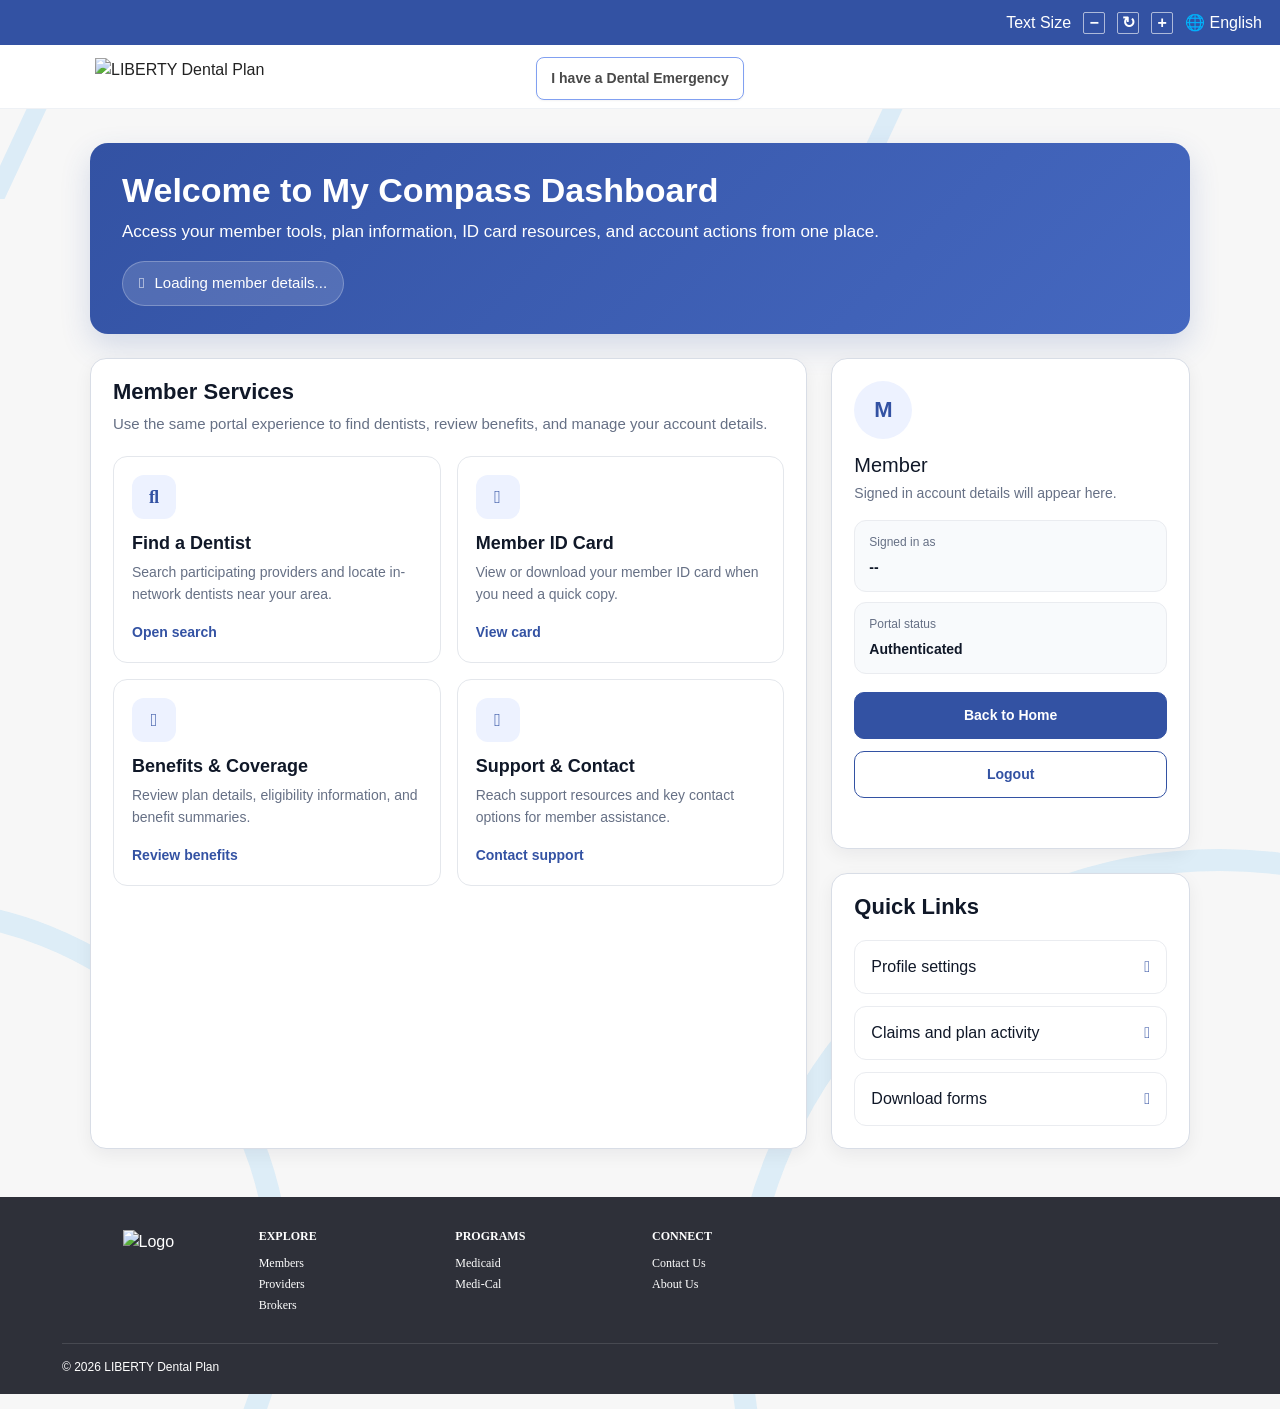
==== dashboard.html @ a606cfc1 "Add files via upload" ====
<!DOCTYPE html>
<html lang="en">
<head>
  <meta charset="UTF-8" />
  <meta name="viewport" content="width=device-width, initial-scale=1.0"/>
  <title>LIBERTY Dental Plan - Dashboard</title>

  <link rel="stylesheet" href="./bootstrap-overrides.css">
  <link rel="stylesheet" href="./styles.css">
  <link rel="stylesheet" href="./all.min.css">

  <script src="https://alcdn.msauth.net/browser/2.38.1/js/msal-browser.min.js"></script>

  <style>
    :root{
      --brand-blue:#3352a3;
      --brand-dark:#111b36;
      --panel:#ffffff;
      --surface:#f7f7f7;
      --surface-soft:#e9eaee;
      --curve:#dcecf7;
      --footer:#2e3039;
      --text:#222;
      --muted:#667085;
      --border:#d8dde6;
    }

    *{box-sizing:border-box}

    body{
      margin:0;
      font-family:Roboto, Arial, sans-serif;
      background:var(--surface);
      color:var(--text);
      overflow-x:hidden;
    }

    a{text-decoration:none}

    .topbar{
      height:45px;
      background:var(--brand-blue);
      color:#fff;
      display:flex;
      justify-content:flex-end;
      align-items:center;
      padding:0 18px;
      gap:12px;
      font-size:16px;
    }

    .topbar .icon-box{
      width:22px;
      height:22px;
      border:1px solid rgba(255,255,255,.6);
      display:inline-flex;
      align-items:center;
      justify-content:center;
      font-weight:bold;
      line-height:1;
      border-radius:2px;
    }

    .page{
      position:relative;
      min-height:calc(100vh - 45px);
      overflow:hidden;
      background:var(--surface);
    }

    .curve-left,
    .curve-right{
      position:absolute;
      border:22px solid var(--curve);
      border-radius:50%;
      pointer-events:none;
      opacity:.95;
    }

    .curve-left{
      width:760px;
      height:760px;
      left:-470px;
      bottom:-250px;
    }

    .curve-right{
      width:980px;
      height:980px;
      right:-430px;
      bottom:-420px;
    }

    .diag-left,
    .diag-right{
      position:absolute;
      width:20px;
      height:92px;
      background:var(--curve);
      transform:skew(-25deg);
      top:62px;
      pointer-events:none;
    }

    .diag-left{left:6px}
    .diag-right{right:398px}

    .header{
      display:grid;
      grid-template-columns:1fr auto 1fr;
      align-items:center;
      padding:12px 95px 8px;
      position:relative;
      z-index:2;
      background:#fff;
      border-bottom:1px solid #eef1f5;
    }

    .logo img{
      height:42px;
      width:auto;
      display:block;
    }

    .emergency-btn{
      background:#fff;
      border:1px solid #81a0f1;
      color:#494949;
      border-radius:8px;
      padding:10px 14px;
      font-weight:600;
      font-size:14px;
      box-shadow:0 1px 2px rgba(16,24,40,.05);
      cursor:pointer;
      white-space:nowrap;
    }

    .dashboard-wrap{
      position:relative;
      z-index:2;
      max-width:1180px;
      margin:34px auto 48px;
      padding:0 40px;
    }

    .hero-card{
      background:linear-gradient(135deg, #3352a3 0%, #4568c0 100%);
      color:#fff;
      border-radius:18px;
      padding:28px 32px;
      box-shadow:0 12px 30px rgba(51,82,163,.18);
      margin-bottom:24px;
    }

    .hero-card h1{
      margin:0 0 8px;
      font-size:34px;
      line-height:1.15;
      font-weight:700;
    }

    .hero-card p{
      margin:0;
      font-size:17px;
      line-height:1.6;
      max-width:820px;
    }

    .hero-user{
      margin-top:16px;
      display:inline-flex;
      align-items:center;
      gap:10px;
      background:rgba(255,255,255,.14);
      border:1px solid rgba(255,255,255,.25);
      border-radius:999px;
      padding:10px 16px;
      font-size:15px;
      font-weight:500;
    }

    .grid{
      display:grid;
      grid-template-columns:2fr 1fr;
      gap:24px;
    }

    .panel{
      background:var(--panel);
      border:1px solid var(--border);
      border-radius:16px;
      box-shadow:0 6px 18px rgba(16,24,40,.06);
    }

    .panel-header{
      padding:20px 22px 0;
    }

    .panel-header h2{
      margin:0;
      font-size:22px;
      color:#101828;
      font-weight:700;
    }

    .panel-header p{
      margin:8px 0 0;
      color:var(--muted);
      font-size:15px;
      line-height:1.5;
    }

    .panel-body{
      padding:20px 22px 22px;
    }

    .tiles{
      display:grid;
      grid-template-columns:repeat(2, minmax(0, 1fr));
      gap:16px;
    }

    .tile{
      border:1px solid #e4e7ec;
      border-radius:14px;
      padding:18px;
      background:#fff;
      min-height:150px;
    }

    .tile .icon{
      width:44px;
      height:44px;
      border-radius:12px;
      background:#edf2ff;
      color:var(--brand-blue);
      display:flex;
      align-items:center;
      justify-content:center;
      font-size:18px;
      margin-bottom:14px;
    }

    .tile h3{
      margin:0 0 8px;
      font-size:18px;
      color:#101828;
      font-weight:700;
    }

    .tile p{
      margin:0 0 14px;
      color:#667085;
      font-size:14px;
      line-height:1.55;
    }

    .tile a{
      color:var(--brand-blue);
      font-weight:600;
      font-size:14px;
    }

    .side-stack{
      display:grid;
      gap:24px;
    }

    .member-card{
      padding:22px;
    }

    .avatar{
      width:58px;
      height:58px;
      border-radius:50%;
      background:#edf2ff;
      color:var(--brand-blue);
      display:flex;
      align-items:center;
      justify-content:center;
      font-size:22px;
      font-weight:700;
      margin-bottom:14px;
    }

    .member-card h3{
      margin:0 0 6px;
      font-size:20px;
      color:#101828;
    }

    .member-card .sub{
      color:#667085;
      font-size:14px;
      margin-bottom:16px;
      word-break:break-word;
    }

    .meta{
      display:grid;
      gap:10px;
      margin-bottom:18px;
    }

    .meta-item{
      background:#f8fafc;
      border:1px solid #eaecf0;
      border-radius:12px;
      padding:12px 14px;
    }

    .meta-label{
      display:block;
      font-size:12px;
      color:#667085;
      margin-bottom:4px;
    }

    .meta-value{
      font-size:14px;
      font-weight:600;
      color:#101828;
      word-break:break-word;
    }

    .btn-row{
      display:grid;
      gap:12px;
    }

    .btn-primary-custom,
    .btn-outline-custom{
      width:100%;
      border-radius:10px;
      padding:12px 16px;
      font-size:14px;
      font-weight:600;
      cursor:pointer;
    }

    .btn-primary-custom{
      border:1px solid var(--brand-blue);
      background:var(--brand-blue);
      color:#fff;
    }

    .btn-outline-custom{
      border:1px solid var(--brand-blue);
      background:#fff;
      color:var(--brand-blue);
    }

    .quick-list{
      list-style:none;
      margin:0;
      padding:0;
    }

    .quick-list li + li{
      margin-top:12px;
    }

    .quick-list a{
      display:flex;
      align-items:center;
      justify-content:space-between;
      padding:14px 16px;
      border:1px solid #eaecf0;
      border-radius:12px;
      color:#101828;
      background:#fff;
    }

    .quick-list a span:last-child{
      color:var(--brand-blue);
    }

    .footer-panel{
      background:#2e3039;
      color:#fff;
      padding-top:32px;
      padding-left:32px;
      padding-right:32px;
      position:relative;
      z-index:2;
    }

    .footer-panel .container{
      margin-bottom:15px;
      max-width:1180px;
      margin-left:auto;
      margin-right:auto;
    }

    .footer-panel .logo{
      width:80px;
      height:auto;
    }

    .footer-panel h5{
      font-family:"Century Gothic", Arial, sans-serif;
      font-size:12px;
      font-weight:700;
      line-height:14.4px;
      text-align:left;
      text-transform:uppercase;
      margin-bottom:10px;
      color:#fff;
    }

    .footer-panel ul{
      list-style:none;
      padding-left:0;
      margin:0;
    }

    .footer-panel li{
      font-family:"Century Gothic", Arial, sans-serif;
      font-size:12px;
      font-weight:400;
      text-align:left;
      padding-bottom:3px;
    }

    .footer-panel a{
      color:#fff;
      text-decoration:none;
    }

    .footer-panel a:hover{
      text-decoration:underline;
    }

    .footer-black{
      border-top:1px solid rgba(255,255,255,.12);
      padding:14px 0 18px;
      margin-top:10px;
      color:#fff;
      font-size:12px;
    }

    #status{
      margin-top:10px;
      font-size:13px;
      color:#b42318;
      min-height:18px;
    }

    @media (max-width: 1100px){
      .grid{
        grid-template-columns:1fr;
      }
    }

    @media (max-width: 768px){
      .header{
        grid-template-columns:1fr;
        gap:14px;
        padding:16px 20px 8px;
        justify-items:center;
      }

      .dashboard-wrap{
        padding:0 20px;
      }

      .hero-card{
        padding:24px 20px;
      }

      .hero-card h1{
        font-size:28px;
      }

      .tiles{
        grid-template-columns:1fr;
      }

      .topbar{
        font-size:14px;
        gap:8px;
      }

      .footer-panel{
        padding-left:16px;
        padding-right:16px;
      }
    }
  </style>
</head>
<body>
  <div class="topbar">
    <span>Text Size</span>
    <span class="icon-box">−</span>
    <span class="icon-box">↻</span>
    <span class="icon-box">+</span>
    <span>🌐 English</span>
  </div>

  <div class="page">
    <div class="curve-left"></div>
    <div class="curve-right"></div>
    <div class="diag-left"></div>
    <div class="diag-right"></div>

    <header class="header">
      <div class="logo">
        <img src="./footer-logo.jpg" alt="LIBERTY Dental Plan">
      </div>
      <button class="emergency-btn" type="button">I have a Dental Emergency</button>
      <div></div>
    </header>

    <main class="dashboard-wrap">
      <section class="hero-card">
        <h1>Welcome to My Compass Dashboard</h1>
        <p>
          Access your member tools, plan information, ID card resources, and account actions from one place.
        </p>
        <div class="hero-user">
          <i class="fa-solid fa-user"></i>
          <span id="welcomeUser">Loading member details...</span>
        </div>
      </section>

      <section class="grid">
        <div class="panel">
          <div class="panel-header">
            <h2>Member Services</h2>
            <p>Use the same portal experience to find dentists, review benefits, and manage your account details.</p>
          </div>
          <div class="panel-body">
            <div class="tiles">
              <div class="tile">
                <div class="icon"><i class="fa-solid fa-magnifying-glass"></i></div>
                <h3>Find a Dentist</h3>
                <p>Search participating providers and locate in-network dentists near your area.</p>
                <a href="#" onclick="return false;">Open search</a>
              </div>

              <div class="tile">
                <div class="icon"><i class="fa-regular fa-id-card"></i></div>
                <h3>Member ID Card</h3>
                <p>View or download your member ID card when you need a quick copy.</p>
                <a href="#" onclick="return false;">View card</a>
              </div>

              <div class="tile">
                <div class="icon"><i class="fa-solid fa-file-lines"></i></div>
                <h3>Benefits & Coverage</h3>
                <p>Review plan details, eligibility information, and benefit summaries.</p>
                <a href="#" onclick="return false;">Review benefits</a>
              </div>

              <div class="tile">
                <div class="icon"><i class="fa-solid fa-phone"></i></div>
                <h3>Support & Contact</h3>
                <p>Reach support resources and key contact options for member assistance.</p>
                <a href="#" onclick="return false;">Contact support</a>
              </div>
            </div>
          </div>
        </div>

        <div class="side-stack">
          <div class="panel member-card">
            <div class="avatar" id="avatarInitials">M</div>
            <h3 id="memberName">Member</h3>
            <div class="sub" id="memberEmail">Signed in account details will appear here.</div>

            <div class="meta">
              <div class="meta-item">
                <span class="meta-label">Signed in as</span>
                <span class="meta-value" id="accountUsername">--</span>
              </div>
              <div class="meta-item">
                <span class="meta-label">Portal status</span>
                <span class="meta-value">Authenticated</span>
              </div>
            </div>

            <div class="btn-row">
              <button class="btn-primary-custom" type="button" onclick="window.location.href='./'">Back to Home</button>
              <button class="btn-outline-custom" type="button" id="logoutBtn">Logout</button>
            </div>

            <div id="status"></div>
          </div>

          <div class="panel">
            <div class="panel-header">
              <h2>Quick Links</h2>
            </div>
            <div class="panel-body">
              <ul class="quick-list">
                <li><a href="#" onclick="return false;"><span>Profile settings</span><span><i class="fa-solid fa-angle-right"></i></span></a></li>
                <li><a href="#" onclick="return false;"><span>Claims and plan activity</span><span><i class="fa-solid fa-angle-right"></i></span></a></li>
                <li><a href="#" onclick="return false;"><span>Download forms</span><span><i class="fa-solid fa-angle-right"></i></span></a></li>
              </ul>
            </div>
          </div>
        </div>
      </section>
    </main>

    <footer class="footer-panel">
      <div class="container">
        <div class="row">
          <div class="col-12 col-md-2 mb-3 d-flex justify-content-center align-items-start">
            <a href="https://www.libertydentalplan.com" target="_blank" rel="noreferrer">
              <img src="./footer-logo.jpg" alt="Logo" class="logo img-fluid">
            </a>
          </div>

          <div class="col-12 col-md-2 mb-3">
            <h5>Explore</h5>
            <ul class="list-unstyled">
              <li><a href="https://www.libertydentalplan.com/Members/Welcome-to-Member-Services.aspx" target="_blank" rel="noreferrer">Members</a></li>
              <li><a href="https://www.libertydentalplan.com/Providers/Providers-1.aspx" target="_blank" rel="noreferrer">Providers</a></li>
              <li><a href="https://www.libertydentalplan.com/Agents-Brokers-1/Welcome-1-1.aspx" target="_blank" rel="noreferrer">Brokers</a></li>
            </ul>
          </div>

          <div class="col-12 col-md-2 mb-3">
            <h5>Programs</h5>
            <ul class="list-unstyled">
              <li><a href="https://www.libertydentalplan.com/Programs/Medicaid.aspx" target="_blank" rel="noreferrer">Medicaid</a></li>
              <li><a href="https://www.libertydentalplan.com/LIBERTY-Dental-Plan-of-California/Medi-Cal/Medi-Cal-LA-PHP-.aspx" target="_blank" rel="noreferrer">Medi-Cal</a></li>
            </ul>
          </div>

          <div class="col-12 col-md-2 mb-3">
            <h5>Connect</h5>
            <ul class="list-unstyled">
              <li><a href="https://www.libertydentalplan.com/Contact-Us.aspx" target="_blank" rel="noreferrer">Contact Us</a></li>
              <li><a href="https://www.libertydentalplan.com/About-Liberty-Dental-Plan.aspx" target="_blank" rel="noreferrer">About Us</a></li>
            </ul>
          </div>
        </div>

        <div class="footer-black">
          <div class="row">
            <div class="col-12 col-md-3 d-flex justify-content-center justify-content-md-start align-items-center">
              <span>© <span id="currentYear"></span> LIBERTY Dental Plan</span>
            </div>
          </div>
        </div>
      </div>
    </footer>
  </div>

 <script>
  const CLIENT_ID = "d1141f25-2729-4ea5-9892-f80db4205ebf";
  const TENANT_ID = "36090fda-8a83-4040-8c58-7cf784511505";
  const TENANT_HOST = "birlasoftdentalentra.ciamlogin.com";

  const DASHBOARD_PAGE = "https://anilkishore1978.github.io/ACPL-test/dashboard.html";
  const HOME_PAGE = "https://anilkishore1978.github.io/ACPL-test/";

  document.getElementById("currentYear").textContent = new Date().getFullYear();

  const msalConfig = {
    auth: {
      clientId: CLIENT_ID,
      authority: `https://${TENANT_HOST}/${TENANT_ID}`,
      knownAuthorities: [TENANT_HOST],
      redirectUri: DASHBOARD_PAGE,
      postLogoutRedirectUri: HOME_PAGE,
      navigateToLoginRequestUrl: false
    },
    cache: {
      cacheLocation: "localStorage"   // 🔥 important for session stability
    }
  };

  const msalInstance = new msal.PublicClientApplication(msalConfig);

  function setUserUI(account) {
    const name = account?.name || account?.username || "Member";
    const username = account?.username || "Not available";

    const initials = name
      .split(" ")
      .map(x => x[0])
      .join("")
      .substring(0, 2)
      .toUpperCase();

    document.getElementById("welcomeUser").textContent = `Signed in as ${name}`;
    document.getElementById("memberName").textContent = name;
    document.getElementById("memberEmail").textContent = username;
    document.getElementById("accountUsername").textContent = username;
    document.getElementById("avatarInitials").textContent = initials || "M";
  }

  async function startDashboard() {
    try {
      // 1️⃣ Handle redirect response (if any)
      const response = await msalInstance.handleRedirectPromise();

      if (response && response.account) {
        msalInstance.setActiveAccount(response.account);
      }

      // 2️⃣ Check active account
      let account = msalInstance.getActiveAccount();

      // 3️⃣ Check cache accounts
      if (!account) {
        const accounts = msalInstance.getAllAccounts();
        if (accounts.length > 0) {
          account = accounts[0];
          msalInstance.setActiveAccount(account);
        }
      }

      // 4️⃣ Silent SSO (App Launcher scenario)
      if (!account) {
        try {
          const silent = await msalInstance.ssoSilent({
            scopes: ["openid", "profile", "email"]
          });

          if (silent && silent.account) {
            msalInstance.setActiveAccount(silent.account);
            account = silent.account;
          }
        } catch (e) {
          console.warn("Silent SSO failed:", e);

          // ✅ DO NOT trigger loginRedirect
          document.getElementById("status").textContent =
            "Session not available. Please access app from Entra portal.";

          return;
        }
      }

      // 5️⃣ Final check
      if (!account) {
        document.getElementById("status").textContent =
          "User not authenticated.";
        return;
      }

      // 6️⃣ Update UI
      setUserUI(account);

    } catch (e) {
      console.error("Auth error:", e);
      document.getElementById("status").textContent =
        e.errorCode ? `${e.errorCode}: ${e.errorMessage}` : "Authentication error";
    }
  }

  document.getElementById("logoutBtn").addEventListener("click", async () => {
    try {
      const account = msalInstance.getActiveAccount();

      await msalInstance.logoutRedirect({
        account: account,
        postLogoutRedirectUri: HOME_PAGE
      });

    } catch (e) {
      console.error("Logout error:", e);
    }
  });

  startDashboard();
</script>
</body>
</html>
---- styles.css ----
@media print{@page{margin:0}body{margin:1.6cm;overflow-x:hidden;}.print-newpage{page-break-after:always}}html,body{padding:0;margin:0;font-family:"Roboto",sans-serif;overflow-x:hidden;}div#__next{min-height:100vh !important;display:flex;flex-direction:column}div#__next::before{content:"";position:fixed;top:0px;right:0px;bottom:0px;left:0px;z-index:-1}div#__next::after{content:"";position:fixed;top:0px;right:0px;bottom:0px;left:0px;z-index:-1}a{color:inherit}.required::after{color:#dc3545;content:" *"}textarea{resize:none}.self_asserted_container .intro,.self_asserted_error_container .intro,.unified_container .intro,.self_asserted_passwordreset_container .intro,.self_asserted_changeemail_container .intro{display:none}.self_asserted_signup_container .intro{text-align:center;padding-top:1.5rem}.self_asserted_access_restricted_container .intro{text-align:center;font-weight:bold;color:#333;padding-top:2rem;font-size:1.25rem}.self_asserted_signup_container #agreeTermsCond_true{width:.8rem;height:.8rem}.self_asserted_signup_container .buttons button#continue,.self_asserted_signup_container .buttons button#cancel{margin-top:5rem}.self_asserted_signup_container .verifying-modal{position:absolute}.unified_container{color:#333;margin-bottom:12.5rem}.phonefactor_container .intro{font-weight:bold;padding-top:1.5rem}.self_asserted_container_lastname .intro,.self_asserted_container_firstname .intro,.self_asserted_container_address .intro,.self_asserted_forgotusername_container .intro{font-weight:bold;padding-top:2.5rem}.unified_container .heading h1{font-weight:bold;margin-top:1.5rem;font-size:1.5rem;text-align:center}.self_asserted_container .heading h1,.self_asserted_error_container .heading h1,.self_asserted_access_restricted_container h1,.self_asserted_container_address h1,.self_asserted_container_lastname h1,.self_asserted_container_firstname h1,.self_asserted_passwordreset_container .heading h1,.self_asserted_changeemail_container .heading h1,.self_asserted_forgotusername_container .heading h1,.self_asserted_multifactor_container .heading h1,.self_asserted_signup_container .heading h1{text-align:center;font-size:1.25rem;margin:auto;background-color:#3352a3;color:#fff;padding:15px 0}#Contact{padding-bottom:4rem}#Contact .multiline{white-space:pre-line;padding-bottom:2rem}#Contact .purple-text{color:#3352a3}.divider h2{font-family:Roboto;font-size:20px;font-weight:600;line-height:30px;text-align:center}form{min-height:300px}.self_asserted_error_container form{min-height:100px}.self_asserted_container_address form,.self_asserted_container_lastname form,.self_asserted_container_firstname form,.self_asserted_multifactor_container form,.self_asserted_error_container form,.self_asserted_access_restricted_container form,.self_asserted_container form{overflow:hidden;position:relative}.self_asserted_container form,.self_asserted_error_container form,.self_asserted_access_restricted_container form{padding-top:20px}.self_asserted_multifactor_container #attributeList{margin-bottom:5rem}.buttons{text-align:right;flex-wrap:wrap;display:flex;flex-direction:row-reverse;}.unified_container .buttons{margin:1.25rem 0;text-align:center;display:block}.self_asserted_passwordreset_container .buttons.verify,.self_asserted_changeemail_container .buttons.verify,.self_asserted_signup_container .buttons.verify{text-align:left;flex-direction:row}.self_asserted_container .buttons,.self_asserted_error_container .buttons,.self_asserted_access_restricted_container .buttons,.self_asserted_container_address .buttons,.self_asserted_container_lastname .buttons,.self_asserted_container_firstname .buttons,.self_asserted_multifactor_container .buttons{width:100%;position:absolute;bottom:0;text-align:right;flex-wrap:wrap}.self_asserted_passwordreset_container .buttons #continue,.self_asserted_changeemail_container .buttons #continue,.self_asserted_passwordreset_container .buttons #cancel,.self_asserted_changeemail_container .buttons #cancel{margin-top:50px}.buttons button{background-image:none;border:1px solid #3352a3;border-radius:4px;cursor:pointer;display:inline-block;font-weight:400;height:inherit;margin-right:.5rem;padding:.375rem .75rem;text-align:center;touch-action:manipulation;user-select:none;vertical-align:middle;white-space:nowrap;width:auto;-moz-user-select:none;-ms-touch-action:manipulation;-ms-user-select:none;-webkit-user-select:none}#next,#continue,#verifyCode,#sendCode,#verifyPhone{background:#3352a3;border:1px solid #3352a3;color:#fff;min-width:130px;width:248px}#next{width:100% !important}#email_ver_but_send,#email_ver_but_verify,#email_ver_but_resend,#email_ver_but_edit,#email_ver_but_default{background:#3352a3;border:1px solid #3352a3;color:#fff;min-width:200px}#cancel{background:#fff;border:1px solid #3352a3;color:#3352a3;width:248px;min-width:130px}.buttons button[disabled]#continue,.buttons button[disabled]:hover#continue{background-color:#81a0f1;background-image:none;border-color:none}#next:hover,#continue:hover,#sendCode:hover,#createAccount:hover,#verifyPhone:hover,#verifyCode:hover,#email_ver_but_send:hover,#email_ver_but_verify:hover,#email_ver_but_resend:hover,#email_ver_but_edit:hover,#email_ver_but_default:hover{background-color:#3352a3}.buttons #cancel:hover{background-color:#ccc}#password,#signInName{background-color:#fff !important;background-image:none !important;border:1px solid #494949;border-radius:4px !important;box-shadow:inset 0 1px 1px rgba(0,0,0,.075) !important;color:#494949;margin:.625rem 0;padding:.375rem .75rem;width:100% !important;-webkit-box-shadow:inset 0 1px 1px rgba(0,0,0,.075) !important}#countryCode,#number,#verificationCode,#email,#newPassword,#reenterPassword,#email_ver_input,#givenName,#surname,#extension_MemberNumber,#extension_MemberDateOfBirth,#memberNumber,#memberZipCode,#memberDateOfBirth{background-color:#fff !important;background-image:none !important;border:1px solid #ccc;border-radius:4px !important;box-shadow:inset 0 1px 1px rgba(0,0,0,.075) !important;color:#333;margin:10px 0;padding:6px 12px;width:100% !important;-webkit-box-shadow:inset 0 1px 1px rgba(0,0,0,.075) !important}#verifying_blurb{text-align:center;color:#494949}.disclaimer-container{margin:-9.95rem 0 6rem 1.5rem;}.disclaimer-msg-intro{display:inline;font-size:calc(1rem - 1px)}.disclaimer-link{font-size:calc(1rem - 1px);color:#3352a3;font-weight:bold;text-decoration-line:underline}.disclaimer-link:hover{color:#3352a3}.create{text-align:center;margin-bottom:2.5rem}.wrapper{padding:20px 0 0}#content{margin:0 auto;padding:1.25rem;border-radius:.25rem;border:1px solid #d8dde6;color:#3352a3}a{color:#333;text-decoration:none}a:hover{color:#3352a3;text-decoration-line:underline}#forgotPassword{display:block;text-align:center;padding-top: 20px;}#forgotUsername{margin-top:21.5rem}#attributeVerification #attributeList ul li input[type=radio],#radioButtons div input[type=radio]{width:1.5rem !important;box-shadow:none;height:1.5rem;display:inline-block;float:left;clear:left;margin:.5rem;accent-color:#3352a3}#attributeVerification #attributeList ul li input[type=radio]:after,#radioButtons div input[type=radio]:after{background-color:#3352a3;border:1px solid #3352a3}#radioButtons{height:250px}#attributeList ul li input[type=radio]+label,#radioButtons input[type=radio]+label{float:left;display:inline-block !important;margin:.5rem;font-weight:400}#attributeList ul li input[type=radio],#radioButtons input[type=radio]{width:20px;height:20px;border:1px solid #3352a3;border-radius:50%;background-color:#fff;outline:0}#attributeList ul li label{display:block;text-align:left;float:none}.self_asserted_access_restricted_container #attributeList ul li label,.self_asserted_error_container #attributeList ul li label{display:block;text-align:center;float:none;font-size:1.25rem}input#extension_EnableMFA_true,input#extension_EnableMFA_false{margin-left:10px;margin-right:5px}label{margin-top:.625rem;font-weight:bold;color:#333}label#true_option,label#false_option{margin-right:10px}#createAccount{display:block;text-decoration:none;background:#3352a3;border:1px solid #3352a3;color:#fff !important;min-width:150px;width:100%;border-radius:4px;height:inherit;padding:6px 12px;text-align:center;margin:10px auto}#retryCode{cursor:pointer;padding-left:5px;color:#8974a5}#retryCode:hover{color:#3352a3;text-decoration:underline}.error.itemLevel p,.error.pageLevel,.verificationErrorText.error{color:#dc3545 !important;text-align:center;margin-bottom: 0 !important;}.highlightError,.attrEntry.validate input:invalid{border-color:#dc3545 !important;box-shadow:inset 0 1px 1px rgba(0,0,0,.075) !important;outline:0;-webkit-box-shadow:inset 0 1px 1px rgba(0,0,0,.075) !important}.attrEntry .error.itemLevel,.attrEntry .helpText,.phoneEntry .error.itemLevel,.phoneEntry .helpText,#codeVerification .error.itemLevel,#codeVerification .helpText{display:none}.attrEntry .error.itemLevel.show,.attrEntry .helpText.show,.phoneEntry .error.itemLevel.show,.phoneEntry .helpText.show,#codeVerification .error.itemLevel.show,#codeVerification .helpText.show{display:block}#api ul{list-style-type:none;padding-left:0}.attrEntry .helpLink.tiny{display:none}.verificationInfoText,.verificationSuccessText{font-size:1.25rem;font-weight:700;line-height:1;color:#3352a3;filter:alpha(opacity=65);opacity:.65}.self_asserted_container #memberNumber_label::after,.self_asserted_container #memberZipCode_label::after,.self_asserted_container #memberDateOfBirth_label::after,.self_asserted_container_lastname .intro p::after,.self_asserted_container_firstname .intro p::after,.self_asserted_container_address .intro p::after,.self_asserted_signup_container #givenName_label::after,.self_asserted_signup_container #surname_label::after,.self_asserted_signup_container #email_label::after,.self_asserted_signup_container #signInName_label::after,.self_asserted_signup_container #newPassword_label::after,.self_asserted_signup_container #reenterPassword_label::after,.self_asserted_signup_container #readonlyEmail_label::after{color:#dc3545;content:" *"}.required-before::before{color:#dc3545;content:"* "}.imprint-en:not(:lang(en)),.imprint-es:not(:lang(es)){display:none !important}div#__next{min-height:100vh !important;display:flex;flex-direction:column}div#__next::before{background-position:top 200px right -100px !important;background-size:700px !important}.entry{margin-bottom:60px}#email_ver_but_resend{margin:0;}@media(max-width: 768px){#email_ver_but_verify,#email_ver_but_resend{min-width:180px !important;}.alert-primary{margin:0 30px;}.disclaimer-container{margin:-17.85rem 0 14rem 1.5rem;}#api .buttons{justify-content:center;position:relative}}#attributeVerification{overflow:visible;}input#readonlyEmail{width:100%;margin:10px 0;padding:6px 12px;}#api .buttons button{margin-bottom:5px;}@media (max-width:610px){.self_asserted_passwordreset_container .buttons #cancel,.self_asserted_changeemail_container .buttons #cancel,.self_asserted_signup_container .buttons button#cancel{margin-top:0 !important;}.self_asserted_signup_container .buttons button#continue {margin-top:9rem !important;}}@media(max-width:610px){.self_asserted_passwordreset_container .buttons #cancel, .self_asserted_changeemail_container .buttons #cancel, .self_asserted_signup_container .buttons button#cancel{margin-top:0 !important;}}/*# sourceMappingURL=styles.css.map */
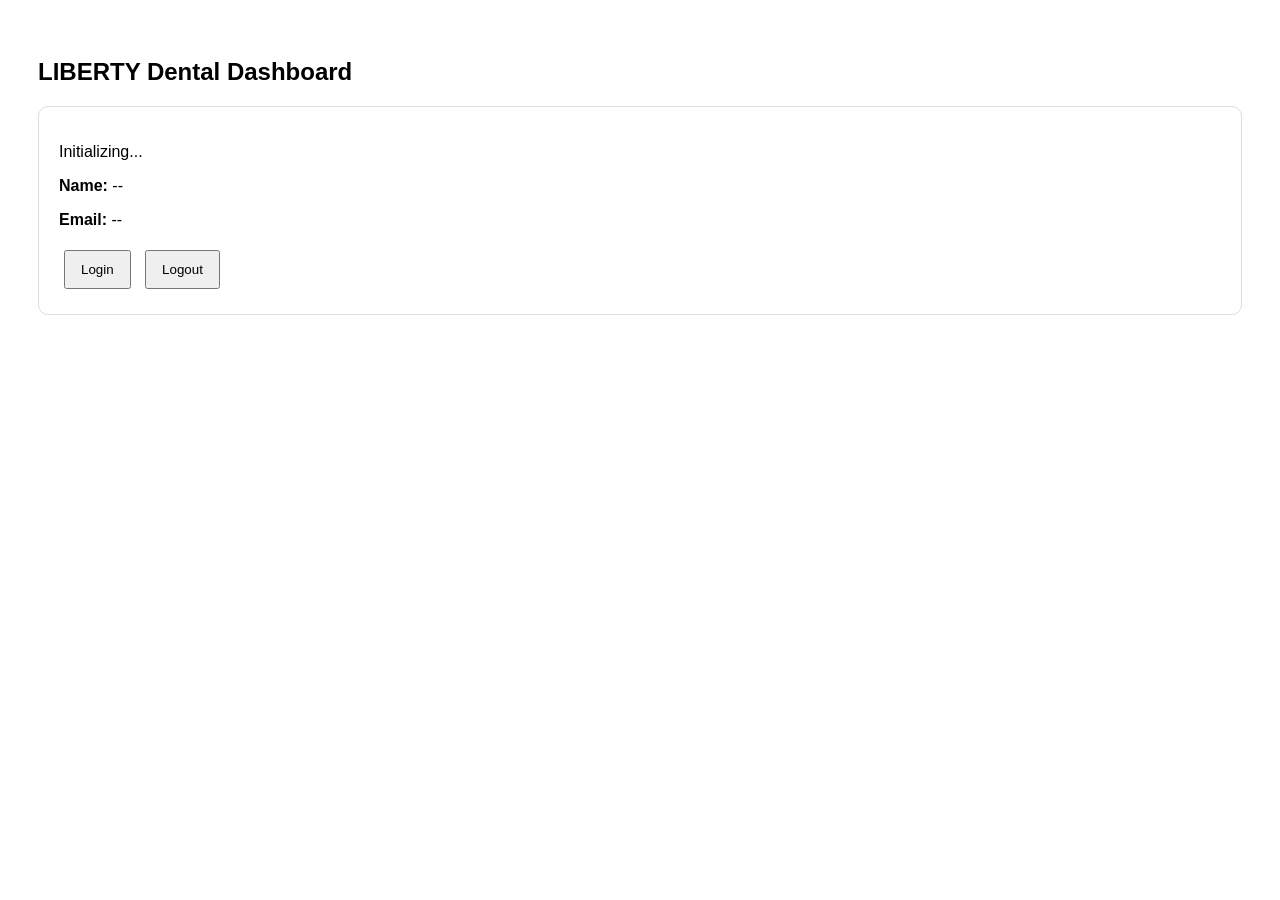
==== commit 3835443f: "Add files via upload" ====
--- a/dashboard.html
+++ b/dashboard.html
@@ -5,770 +5,147 @@
   <meta name="viewport" content="width=device-width, initial-scale=1.0"/>
   <title>LIBERTY Dental Plan - Dashboard</title>
 
-  <link rel="stylesheet" href="./bootstrap-overrides.css">
-  <link rel="stylesheet" href="./styles.css">
-  <link rel="stylesheet" href="./all.min.css">
-
   <script src="https://alcdn.msauth.net/browser/2.38.1/js/msal-browser.min.js"></script>
 
   <style>
-    :root{
-      --brand-blue:#3352a3;
-      --brand-dark:#111b36;
-      --panel:#ffffff;
-      --surface:#f7f7f7;
-      --surface-soft:#e9eaee;
-      --curve:#dcecf7;
-      --footer:#2e3039;
-      --text:#222;
-      --muted:#667085;
-      --border:#d8dde6;
+    body { font-family: Arial; padding: 30px; }
+    .card { border: 1px solid #ddd; padding: 20px; border-radius: 10px; }
+    .btn { padding: 10px 15px; margin: 5px; cursor: pointer; }
+  </style>
+</head>
+
+<body>
+
+  <h2>LIBERTY Dental Dashboard</h2>
+
+  <div class="card">
+    <p id="status">Initializing...</p>
+    <p><strong>Name:</strong> <span id="name">--</span></p>
+    <p><strong>Email:</strong> <span id="email">--</span></p>
+
+    <button class="btn" id="loginBtn">Login</button>
+    <button class="btn" id="logoutBtn">Logout</button>
+  </div>
+
+  <script>
+    // ==========================
+    // CONFIG
+    // ==========================
+    const CLIENT_ID = "d1141f25-2729-4ea5-9892-f80db4205ebf";
+    const TENANT_ID = "36090fda-8a83-4040-8c58-7cf784511505";
+    const TENANT_HOST = "birlasoftdentalentra.ciamlogin.com";
+
+    const REDIRECT_URI = "https://anilkishore1978.github.io/ACPL-test/dashboard.html";
+
+    const msalConfig = {
+      auth: {
+        clientId: CLIENT_ID,
+        authority: `https://${TENANT_HOST}/${TENANT_ID}`,
+        knownAuthorities: [TENANT_HOST],
+        redirectUri: REDIRECT_URI,
+        navigateToLoginRequestUrl: false
+      },
+      cache: {
+        cacheLocation: "localStorage"
+      }
+    };
+
+    const msalInstance = new msal.PublicClientApplication(msalConfig);
+
+    // ==========================
+    // UI HELPER
+    // ==========================
+    function setUser(account) {
+      const claims = account.idTokenClaims || {};
+
+      const name =
+        claims.name ||
+        claims.given_name ||
+        claims.preferred_username ||
+        "Member";
+
+      const email =
+        claims.email ||
+        claims.preferred_username ||
+        claims.upn ||
+        (claims.emails && claims.emails[0]) ||
+        "Not available";
+
+      document.getElementById("name").textContent = name;
+      document.getElementById("email").textContent = email;
+      document.getElementById("status").textContent = "Authenticated";
     }
 
-    *{box-sizing:border-box}
+    // ==========================
+    // MAIN FLOW
+    // ==========================
+    async function init() {
+      try {
+        // Handle redirect (after login)
+        const response = await msalInstance.handleRedirectPromise();
 
-    body{
-      margin:0;
-      font-family:Roboto, Arial, sans-serif;
-      background:var(--surface);
-      color:var(--text);
-      overflow-x:hidden;
-    }
+        if (response && response.account) {
+          msalInstance.setActiveAccount(response.account);
+        }
 
-    a{text-decoration:none}
+        let account = msalInstance.getActiveAccount();
 
-    .topbar{
-      height:45px;
-      background:var(--brand-blue);
-      color:#fff;
-      display:flex;
-      justify-content:flex-end;
-      align-items:center;
-      padding:0 18px;
-      gap:12px;
-      font-size:16px;
-    }
+        // Check cache
+        if (!account) {
+          const accounts = msalInstance.getAllAccounts();
+          if (accounts.length > 0) {
+            account = accounts[0];
+            msalInstance.setActiveAccount(account);
+          }
+        }
 
-    .topbar .icon-box{
-      width:22px;
-      height:22px;
-      border:1px solid rgba(255,255,255,.6);
-      display:inline-flex;
-      align-items:center;
-      justify-content:center;
-      font-weight:bold;
-      line-height:1;
-      border-radius:2px;
-    }
+        // Silent SSO (for Entra App Launcher)
+        if (!account) {
+          try {
+            const silent = await msalInstance.ssoSilent({
+              scopes: ["openid", "profile", "email"]
+            });
 
-    .page{
-      position:relative;
-      min-height:calc(100vh - 45px);
-      overflow:hidden;
-      background:var(--surface);
-    }
+            if (silent && silent.account) {
+              account = silent.account;
+              msalInstance.setActiveAccount(account);
+            }
+          } catch (e) {
+            console.warn("Silent SSO failed:", e);
+          }
+        }
 
-    .curve-left,
-    .curve-right{
-      position:absolute;
-      border:22px solid var(--curve);
-      border-radius:50%;
-      pointer-events:none;
-      opacity:.95;
-    }
+        if (account) {
+          setUser(account);
+          return;
+        }
 
-    .curve-left{
-      width:760px;
-      height:760px;
-      left:-470px;
-      bottom:-250px;
-    }
+        // No session
+        document.getElementById("status").textContent =
+          "Not logged in";
 
-    .curve-right{
-      width:980px;
-      height:980px;
-      right:-430px;
-      bottom:-420px;
-    }
-
-    .diag-left,
-    .diag-right{
-      position:absolute;
-      width:20px;
-      height:92px;
-      background:var(--curve);
-      transform:skew(-25deg);
-      top:62px;
-      pointer-events:none;
-    }
-
-    .diag-left{left:6px}
-    .diag-right{right:398px}
-
-    .header{
-      display:grid;
-      grid-template-columns:1fr auto 1fr;
-      align-items:center;
-      padding:12px 95px 8px;
-      position:relative;
-      z-index:2;
-      background:#fff;
-      border-bottom:1px solid #eef1f5;
-    }
-
-    .logo img{
-      height:42px;
-      width:auto;
-      display:block;
-    }
-
-    .emergency-btn{
-      background:#fff;
-      border:1px solid #81a0f1;
-      color:#494949;
-      border-radius:8px;
-      padding:10px 14px;
-      font-weight:600;
-      font-size:14px;
-      box-shadow:0 1px 2px rgba(16,24,40,.05);
-      cursor:pointer;
-      white-space:nowrap;
-    }
-
-    .dashboard-wrap{
-      position:relative;
-      z-index:2;
-      max-width:1180px;
-      margin:34px auto 48px;
-      padding:0 40px;
-    }
-
-    .hero-card{
-      background:linear-gradient(135deg, #3352a3 0%, #4568c0 100%);
-      color:#fff;
-      border-radius:18px;
-      padding:28px 32px;
-      box-shadow:0 12px 30px rgba(51,82,163,.18);
-      margin-bottom:24px;
-    }
-
-    .hero-card h1{
-      margin:0 0 8px;
-      font-size:34px;
-      line-height:1.15;
-      font-weight:700;
-    }
-
-    .hero-card p{
-      margin:0;
-      font-size:17px;
-      line-height:1.6;
-      max-width:820px;
-    }
-
-    .hero-user{
-      margin-top:16px;
-      display:inline-flex;
-      align-items:center;
-      gap:10px;
-      background:rgba(255,255,255,.14);
-      border:1px solid rgba(255,255,255,.25);
-      border-radius:999px;
-      padding:10px 16px;
-      font-size:15px;
-      font-weight:500;
-    }
-
-    .grid{
-      display:grid;
-      grid-template-columns:2fr 1fr;
-      gap:24px;
-    }
-
-    .panel{
-      background:var(--panel);
-      border:1px solid var(--border);
-      border-radius:16px;
-      box-shadow:0 6px 18px rgba(16,24,40,.06);
-    }
-
-    .panel-header{
-      padding:20px 22px 0;
-    }
-
-    .panel-header h2{
-      margin:0;
-      font-size:22px;
-      color:#101828;
-      font-weight:700;
-    }
-
-    .panel-header p{
-      margin:8px 0 0;
-      color:var(--muted);
-      font-size:15px;
-      line-height:1.5;
-    }
-
-    .panel-body{
-      padding:20px 22px 22px;
-    }
-
-    .tiles{
-      display:grid;
-      grid-template-columns:repeat(2, minmax(0, 1fr));
-      gap:16px;
-    }
-
-    .tile{
-      border:1px solid #e4e7ec;
-      border-radius:14px;
-      padding:18px;
-      background:#fff;
-      min-height:150px;
-    }
-
-    .tile .icon{
-      width:44px;
-      height:44px;
-      border-radius:12px;
-      background:#edf2ff;
-      color:var(--brand-blue);
-      display:flex;
-      align-items:center;
-      justify-content:center;
-      font-size:18px;
-      margin-bottom:14px;
-    }
-
-    .tile h3{
-      margin:0 0 8px;
-      font-size:18px;
-      color:#101828;
-      font-weight:700;
-    }
-
-    .tile p{
-      margin:0 0 14px;
-      color:#667085;
-      font-size:14px;
-      line-height:1.55;
-    }
-
-    .tile a{
-      color:var(--brand-blue);
-      font-weight:600;
-      font-size:14px;
-    }
-
-    .side-stack{
-      display:grid;
-      gap:24px;
-    }
-
-    .member-card{
-      padding:22px;
-    }
-
-    .avatar{
-      width:58px;
-      height:58px;
-      border-radius:50%;
-      background:#edf2ff;
-      color:var(--brand-blue);
-      display:flex;
-      align-items:center;
-      justify-content:center;
-      font-size:22px;
-      font-weight:700;
-      margin-bottom:14px;
-    }
-
-    .member-card h3{
-      margin:0 0 6px;
-      font-size:20px;
-      color:#101828;
-    }
-
-    .member-card .sub{
-      color:#667085;
-      font-size:14px;
-      margin-bottom:16px;
-      word-break:break-word;
-    }
-
-    .meta{
-      display:grid;
-      gap:10px;
-      margin-bottom:18px;
-    }
-
-    .meta-item{
-      background:#f8fafc;
-      border:1px solid #eaecf0;
-      border-radius:12px;
-      padding:12px 14px;
-    }
-
-    .meta-label{
-      display:block;
-      font-size:12px;
-      color:#667085;
-      margin-bottom:4px;
-    }
-
-    .meta-value{
-      font-size:14px;
-      font-weight:600;
-      color:#101828;
-      word-break:break-word;
-    }
-
-    .btn-row{
-      display:grid;
-      gap:12px;
-    }
-
-    .btn-primary-custom,
-    .btn-outline-custom{
-      width:100%;
-      border-radius:10px;
-      padding:12px 16px;
-      font-size:14px;
-      font-weight:600;
-      cursor:pointer;
-    }
-
-    .btn-primary-custom{
-      border:1px solid var(--brand-blue);
-      background:var(--brand-blue);
-      color:#fff;
-    }
-
-    .btn-outline-custom{
-      border:1px solid var(--brand-blue);
-      background:#fff;
-      color:var(--brand-blue);
-    }
-
-    .quick-list{
-      list-style:none;
-      margin:0;
-      padding:0;
-    }
-
-    .quick-list li + li{
-      margin-top:12px;
-    }
-
-    .quick-list a{
-      display:flex;
-      align-items:center;
-      justify-content:space-between;
-      padding:14px 16px;
-      border:1px solid #eaecf0;
-      border-radius:12px;
-      color:#101828;
-      background:#fff;
-    }
-
-    .quick-list a span:last-child{
-      color:var(--brand-blue);
-    }
-
-    .footer-panel{
-      background:#2e3039;
-      color:#fff;
-      padding-top:32px;
-      padding-left:32px;
-      padding-right:32px;
-      position:relative;
-      z-index:2;
-    }
-
-    .footer-panel .container{
-      margin-bottom:15px;
-      max-width:1180px;
-      margin-left:auto;
-      margin-right:auto;
-    }
-
-    .footer-panel .logo{
-      width:80px;
-      height:auto;
-    }
-
-    .footer-panel h5{
-      font-family:"Century Gothic", Arial, sans-serif;
-      font-size:12px;
-      font-weight:700;
-      line-height:14.4px;
-      text-align:left;
-      text-transform:uppercase;
-      margin-bottom:10px;
-      color:#fff;
-    }
-
-    .footer-panel ul{
-      list-style:none;
-      padding-left:0;
-      margin:0;
-    }
-
-    .footer-panel li{
-      font-family:"Century Gothic", Arial, sans-serif;
-      font-size:12px;
-      font-weight:400;
-      text-align:left;
-      padding-bottom:3px;
-    }
-
-    .footer-panel a{
-      color:#fff;
-      text-decoration:none;
-    }
-
-    .footer-panel a:hover{
-      text-decoration:underline;
-    }
-
-    .footer-black{
-      border-top:1px solid rgba(255,255,255,.12);
-      padding:14px 0 18px;
-      margin-top:10px;
-      color:#fff;
-      font-size:12px;
-    }
-
-    #status{
-      margin-top:10px;
-      font-size:13px;
-      color:#b42318;
-      min-height:18px;
-    }
-
-    @media (max-width: 1100px){
-      .grid{
-        grid-template-columns:1fr;
+      } catch (e) {
+        console.error(e);
+        document.getElementById("status").textContent =
+          "Authentication error";
       }
     }
 
-    @media (max-width: 768px){
-      .header{
-        grid-template-columns:1fr;
-        gap:14px;
-        padding:16px 20px 8px;
-        justify-items:center;
-      }
+    // ==========================
+    // BUTTONS
+    // ==========================
+    document.getElementById("loginBtn").addEventListener("click", () => {
+      msalInstance.loginRedirect({
+        scopes: ["openid", "profile", "email"]
+      });
+    });
 
-      .dashboard-wrap{
-        padding:0 20px;
-      }
+    document.getElementById("logoutBtn").addEventListener("click", () => {
+      msalInstance.logoutRedirect();
+    });
 
-      .hero-card{
-        padding:24px 20px;
-      }
+    init();
+  </script>
 
-      .hero-card h1{
-        font-size:28px;
-      }
-
-      .tiles{
-        grid-template-columns:1fr;
-      }
-
-      .topbar{
-        font-size:14px;
-        gap:8px;
-      }
-
-      .footer-panel{
-        padding-left:16px;
-        padding-right:16px;
-      }
-    }
-  </style>
-</head>
-<body>
-  <div class="topbar">
-    <span>Text Size</span>
-    <span class="icon-box">−</span>
-    <span class="icon-box">↻</span>
-    <span class="icon-box">+</span>
-    <span>🌐 English</span>
-  </div>
-
-  <div class="page">
-    <div class="curve-left"></div>
-    <div class="curve-right"></div>
-    <div class="diag-left"></div>
-    <div class="diag-right"></div>
-
-    <header class="header">
-      <div class="logo">
-        <img src="./footer-logo.jpg" alt="LIBERTY Dental Plan">
-      </div>
-      <button class="emergency-btn" type="button">I have a Dental Emergency</button>
-      <div></div>
-    </header>
-
-    <main class="dashboard-wrap">
-      <section class="hero-card">
-        <h1>Welcome to My Compass Dashboard</h1>
-        <p>
-          Access your member tools, plan information, ID card resources, and account actions from one place.
-        </p>
-        <div class="hero-user">
-          <i class="fa-solid fa-user"></i>
-          <span id="welcomeUser">Loading member details...</span>
-        </div>
-      </section>
-
-      <section class="grid">
-        <div class="panel">
-          <div class="panel-header">
-            <h2>Member Services</h2>
-            <p>Use the same portal experience to find dentists, review benefits, and manage your account details.</p>
-          </div>
-          <div class="panel-body">
-            <div class="tiles">
-              <div class="tile">
-                <div class="icon"><i class="fa-solid fa-magnifying-glass"></i></div>
-                <h3>Find a Dentist</h3>
-                <p>Search participating providers and locate in-network dentists near your area.</p>
-                <a href="#" onclick="return false;">Open search</a>
-              </div>
-
-              <div class="tile">
-                <div class="icon"><i class="fa-regular fa-id-card"></i></div>
-                <h3>Member ID Card</h3>
-                <p>View or download your member ID card when you need a quick copy.</p>
-                <a href="#" onclick="return false;">View card</a>
-              </div>
-
-              <div class="tile">
-                <div class="icon"><i class="fa-solid fa-file-lines"></i></div>
-                <h3>Benefits & Coverage</h3>
-                <p>Review plan details, eligibility information, and benefit summaries.</p>
-                <a href="#" onclick="return false;">Review benefits</a>
-              </div>
-
-              <div class="tile">
-                <div class="icon"><i class="fa-solid fa-phone"></i></div>
-                <h3>Support & Contact</h3>
-                <p>Reach support resources and key contact options for member assistance.</p>
-                <a href="#" onclick="return false;">Contact support</a>
-              </div>
-            </div>
-          </div>
-        </div>
-
-        <div class="side-stack">
-          <div class="panel member-card">
-            <div class="avatar" id="avatarInitials">M</div>
-            <h3 id="memberName">Member</h3>
-            <div class="sub" id="memberEmail">Signed in account details will appear here.</div>
-
-            <div class="meta">
-              <div class="meta-item">
-                <span class="meta-label">Signed in as</span>
-                <span class="meta-value" id="accountUsername">--</span>
-              </div>
-              <div class="meta-item">
-                <span class="meta-label">Portal status</span>
-                <span class="meta-value">Authenticated</span>
-              </div>
-            </div>
-
-            <div class="btn-row">
-              <button class="btn-primary-custom" type="button" onclick="window.location.href='./'">Back to Home</button>
-              <button class="btn-outline-custom" type="button" id="logoutBtn">Logout</button>
-            </div>
-
-            <div id="status"></div>
-          </div>
-
-          <div class="panel">
-            <div class="panel-header">
-              <h2>Quick Links</h2>
-            </div>
-            <div class="panel-body">
-              <ul class="quick-list">
-                <li><a href="#" onclick="return false;"><span>Profile settings</span><span><i class="fa-solid fa-angle-right"></i></span></a></li>
-                <li><a href="#" onclick="return false;"><span>Claims and plan activity</span><span><i class="fa-solid fa-angle-right"></i></span></a></li>
-                <li><a href="#" onclick="return false;"><span>Download forms</span><span><i class="fa-solid fa-angle-right"></i></span></a></li>
-              </ul>
-            </div>
-          </div>
-        </div>
-      </section>
-    </main>
-
-    <footer class="footer-panel">
-      <div class="container">
-        <div class="row">
-          <div class="col-12 col-md-2 mb-3 d-flex justify-content-center align-items-start">
-            <a href="https://www.libertydentalplan.com" target="_blank" rel="noreferrer">
-              <img src="./footer-logo.jpg" alt="Logo" class="logo img-fluid">
-            </a>
-          </div>
-
-          <div class="col-12 col-md-2 mb-3">
-            <h5>Explore</h5>
-            <ul class="list-unstyled">
-              <li><a href="https://www.libertydentalplan.com/Members/Welcome-to-Member-Services.aspx" target="_blank" rel="noreferrer">Members</a></li>
-              <li><a href="https://www.libertydentalplan.com/Providers/Providers-1.aspx" target="_blank" rel="noreferrer">Providers</a></li>
-              <li><a href="https://www.libertydentalplan.com/Agents-Brokers-1/Welcome-1-1.aspx" target="_blank" rel="noreferrer">Brokers</a></li>
-            </ul>
-          </div>
-
-          <div class="col-12 col-md-2 mb-3">
-            <h5>Programs</h5>
-            <ul class="list-unstyled">
-              <li><a href="https://www.libertydentalplan.com/Programs/Medicaid.aspx" target="_blank" rel="noreferrer">Medicaid</a></li>
-              <li><a href="https://www.libertydentalplan.com/LIBERTY-Dental-Plan-of-California/Medi-Cal/Medi-Cal-LA-PHP-.aspx" target="_blank" rel="noreferrer">Medi-Cal</a></li>
-            </ul>
-          </div>
-
-          <div class="col-12 col-md-2 mb-3">
-            <h5>Connect</h5>
-            <ul class="list-unstyled">
-              <li><a href="https://www.libertydentalplan.com/Contact-Us.aspx" target="_blank" rel="noreferrer">Contact Us</a></li>
-              <li><a href="https://www.libertydentalplan.com/About-Liberty-Dental-Plan.aspx" target="_blank" rel="noreferrer">About Us</a></li>
-            </ul>
-          </div>
-        </div>
-
-        <div class="footer-black">
-          <div class="row">
-            <div class="col-12 col-md-3 d-flex justify-content-center justify-content-md-start align-items-center">
-              <span>© <span id="currentYear"></span> LIBERTY Dental Plan</span>
-            </div>
-          </div>
-        </div>
-      </div>
-    </footer>
-  </div>
-
- <script>
-  const CLIENT_ID = "d1141f25-2729-4ea5-9892-f80db4205ebf";
-  const TENANT_ID = "36090fda-8a83-4040-8c58-7cf784511505";
-  const TENANT_HOST = "birlasoftdentalentra.ciamlogin.com";
-
-  const DASHBOARD_PAGE = "https://anilkishore1978.github.io/ACPL-test/dashboard.html";
-  const HOME_PAGE = "https://anilkishore1978.github.io/ACPL-test/";
-
-  document.getElementById("currentYear").textContent = new Date().getFullYear();
-
-  const msalConfig = {
-    auth: {
-      clientId: CLIENT_ID,
-      authority: `https://${TENANT_HOST}/${TENANT_ID}`,
-      knownAuthorities: [TENANT_HOST],
-      redirectUri: DASHBOARD_PAGE,
-      postLogoutRedirectUri: HOME_PAGE,
-      navigateToLoginRequestUrl: false
-    },
-    cache: {
-      cacheLocation: "localStorage"   // 🔥 important for session stability
-    }
-  };
-
-  const msalInstance = new msal.PublicClientApplication(msalConfig);
-
-  function setUserUI(account) {
-    const name = account?.name || account?.username || "Member";
-    const username = account?.username || "Not available";
-
-    const initials = name
-      .split(" ")
-      .map(x => x[0])
-      .join("")
-      .substring(0, 2)
-      .toUpperCase();
-
-    document.getElementById("welcomeUser").textContent = `Signed in as ${name}`;
-    document.getElementById("memberName").textContent = name;
-    document.getElementById("memberEmail").textContent = username;
-    document.getElementById("accountUsername").textContent = username;
-    document.getElementById("avatarInitials").textContent = initials || "M";
-  }
-
-  async function startDashboard() {
-    try {
-      // 1️⃣ Handle redirect response (if any)
-      const response = await msalInstance.handleRedirectPromise();
-
-      if (response && response.account) {
-        msalInstance.setActiveAccount(response.account);
-      }
-
-      // 2️⃣ Check active account
-      let account = msalInstance.getActiveAccount();
-
-      // 3️⃣ Check cache accounts
-      if (!account) {
-        const accounts = msalInstance.getAllAccounts();
-        if (accounts.length > 0) {
-          account = accounts[0];
-          msalInstance.setActiveAccount(account);
-        }
-      }
-
-      // 4️⃣ Silent SSO (App Launcher scenario)
-      if (!account) {
-        try {
-          const silent = await msalInstance.ssoSilent({
-            scopes: ["openid", "profile", "email"]
-          });
-
-          if (silent && silent.account) {
-            msalInstance.setActiveAccount(silent.account);
-            account = silent.account;
-          }
-        } catch (e) {
-          console.warn("Silent SSO failed:", e);
-
-          // ✅ DO NOT trigger loginRedirect
-          document.getElementById("status").textContent =
-            "Session not available. Please access app from Entra portal.";
-
-          return;
-        }
-      }
-
-      // 5️⃣ Final check
-      if (!account) {
-        document.getElementById("status").textContent =
-          "User not authenticated.";
-        return;
-      }
-
-      // 6️⃣ Update UI
-      setUserUI(account);
-
-    } catch (e) {
-      console.error("Auth error:", e);
-      document.getElementById("status").textContent =
-        e.errorCode ? `${e.errorCode}: ${e.errorMessage}` : "Authentication error";
-    }
-  }
-
-  document.getElementById("logoutBtn").addEventListener("click", async () => {
-    try {
-      const account = msalInstance.getActiveAccount();
-
-      await msalInstance.logoutRedirect({
-        account: account,
-        postLogoutRedirectUri: HOME_PAGE
-      });
-
-    } catch (e) {
-      console.error("Logout error:", e);
-    }
-  });
-
-  startDashboard();
-</script>
 </body>
 </html>
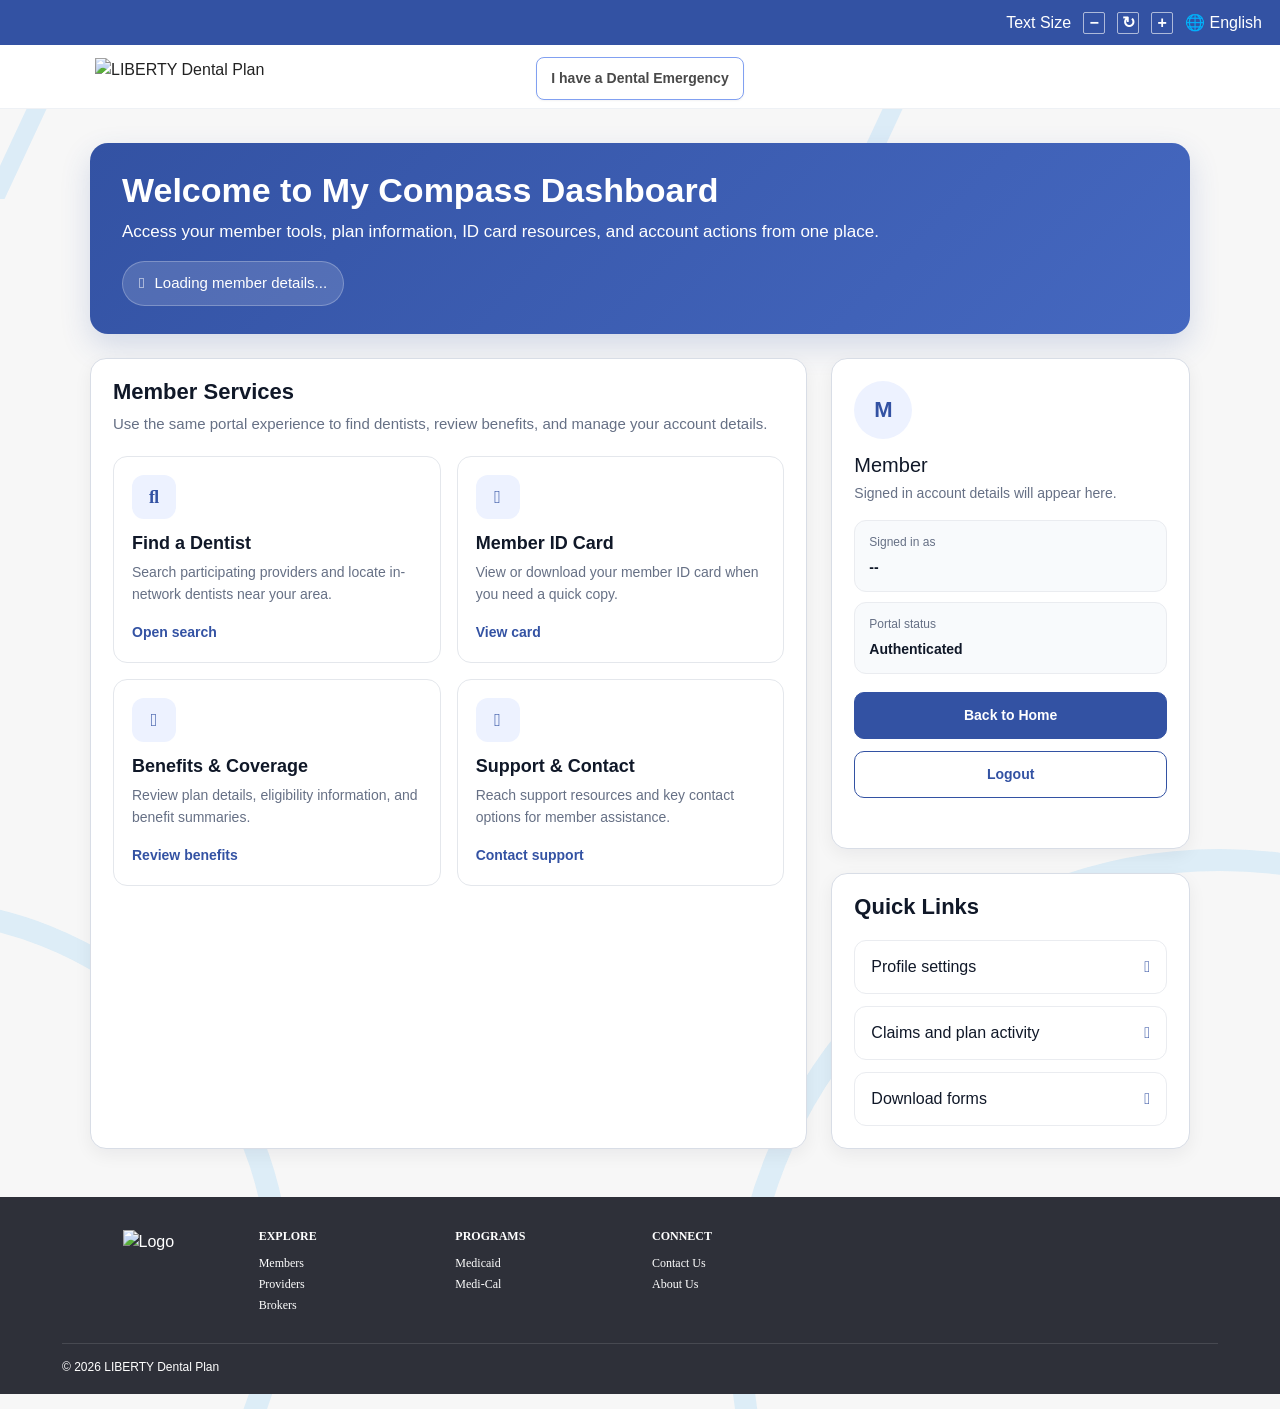
==== commit 5158431e: "Add files via upload" ====
--- a/dashboard.html
+++ b/dashboard.html
@@ -5,147 +5,786 @@
   <meta name="viewport" content="width=device-width, initial-scale=1.0"/>
   <title>LIBERTY Dental Plan - Dashboard</title>
 
+  <link rel="stylesheet" href="./bootstrap-overrides.css">
+  <link rel="stylesheet" href="./styles.css">
+  <link rel="stylesheet" href="./all.min.css">
+
   <script src="https://alcdn.msauth.net/browser/2.38.1/js/msal-browser.min.js"></script>
 
   <style>
-    body { font-family: Arial; padding: 30px; }
-    .card { border: 1px solid #ddd; padding: 20px; border-radius: 10px; }
-    .btn { padding: 10px 15px; margin: 5px; cursor: pointer; }
+    :root{
+      --brand-blue:#3352a3;
+      --brand-dark:#111b36;
+      --panel:#ffffff;
+      --surface:#f7f7f7;
+      --surface-soft:#e9eaee;
+      --curve:#dcecf7;
+      --footer:#2e3039;
+      --text:#222;
+      --muted:#667085;
+      --border:#d8dde6;
+    }
+
+    *{box-sizing:border-box}
+
+    body{
+      margin:0;
+      font-family:Roboto, Arial, sans-serif;
+      background:var(--surface);
+      color:var(--text);
+      overflow-x:hidden;
+    }
+
+    a{text-decoration:none}
+
+    .topbar{
+      height:45px;
+      background:var(--brand-blue);
+      color:#fff;
+      display:flex;
+      justify-content:flex-end;
+      align-items:center;
+      padding:0 18px;
+      gap:12px;
+      font-size:16px;
+    }
+
+    .topbar .icon-box{
+      width:22px;
+      height:22px;
+      border:1px solid rgba(255,255,255,.6);
+      display:inline-flex;
+      align-items:center;
+      justify-content:center;
+      font-weight:bold;
+      line-height:1;
+      border-radius:2px;
+    }
+
+    .page{
+      position:relative;
+      min-height:calc(100vh - 45px);
+      overflow:hidden;
+      background:var(--surface);
+    }
+
+    .curve-left,
+    .curve-right{
+      position:absolute;
+      border:22px solid var(--curve);
+      border-radius:50%;
+      pointer-events:none;
+      opacity:.95;
+    }
+
+    .curve-left{
+      width:760px;
+      height:760px;
+      left:-470px;
+      bottom:-250px;
+    }
+
+    .curve-right{
+      width:980px;
+      height:980px;
+      right:-430px;
+      bottom:-420px;
+    }
+
+    .diag-left,
+    .diag-right{
+      position:absolute;
+      width:20px;
+      height:92px;
+      background:var(--curve);
+      transform:skew(-25deg);
+      top:62px;
+      pointer-events:none;
+    }
+
+    .diag-left{left:6px}
+    .diag-right{right:398px}
+
+    .header{
+      display:grid;
+      grid-template-columns:1fr auto 1fr;
+      align-items:center;
+      padding:12px 95px 8px;
+      position:relative;
+      z-index:2;
+      background:#fff;
+      border-bottom:1px solid #eef1f5;
+    }
+
+    .logo img{
+      height:42px;
+      width:auto;
+      display:block;
+    }
+
+    .emergency-btn{
+      background:#fff;
+      border:1px solid #81a0f1;
+      color:#494949;
+      border-radius:8px;
+      padding:10px 14px;
+      font-weight:600;
+      font-size:14px;
+      box-shadow:0 1px 2px rgba(16,24,40,.05);
+      cursor:pointer;
+      white-space:nowrap;
+    }
+
+    .dashboard-wrap{
+      position:relative;
+      z-index:2;
+      max-width:1180px;
+      margin:34px auto 48px;
+      padding:0 40px;
+    }
+
+    .hero-card{
+      background:linear-gradient(135deg, #3352a3 0%, #4568c0 100%);
+      color:#fff;
+      border-radius:18px;
+      padding:28px 32px;
+      box-shadow:0 12px 30px rgba(51,82,163,.18);
+      margin-bottom:24px;
+    }
+
+    .hero-card h1{
+      margin:0 0 8px;
+      font-size:34px;
+      line-height:1.15;
+      font-weight:700;
+    }
+
+    .hero-card p{
+      margin:0;
+      font-size:17px;
+      line-height:1.6;
+      max-width:820px;
+    }
+
+    .hero-user{
+      margin-top:16px;
+      display:inline-flex;
+      align-items:center;
+      gap:10px;
+      background:rgba(255,255,255,.14);
+      border:1px solid rgba(255,255,255,.25);
+      border-radius:999px;
+      padding:10px 16px;
+      font-size:15px;
+      font-weight:500;
+    }
+
+    .grid{
+      display:grid;
+      grid-template-columns:2fr 1fr;
+      gap:24px;
+    }
+
+    .panel{
+      background:var(--panel);
+      border:1px solid var(--border);
+      border-radius:16px;
+      box-shadow:0 6px 18px rgba(16,24,40,.06);
+    }
+
+    .panel-header{
+      padding:20px 22px 0;
+    }
+
+    .panel-header h2{
+      margin:0;
+      font-size:22px;
+      color:#101828;
+      font-weight:700;
+    }
+
+    .panel-header p{
+      margin:8px 0 0;
+      color:var(--muted);
+      font-size:15px;
+      line-height:1.5;
+    }
+
+    .panel-body{
+      padding:20px 22px 22px;
+    }
+
+    .tiles{
+      display:grid;
+      grid-template-columns:repeat(2, minmax(0, 1fr));
+      gap:16px;
+    }
+
+    .tile{
+      border:1px solid #e4e7ec;
+      border-radius:14px;
+      padding:18px;
+      background:#fff;
+      min-height:150px;
+    }
+
+    .tile .icon{
+      width:44px;
+      height:44px;
+      border-radius:12px;
+      background:#edf2ff;
+      color:var(--brand-blue);
+      display:flex;
+      align-items:center;
+      justify-content:center;
+      font-size:18px;
+      margin-bottom:14px;
+    }
+
+    .tile h3{
+      margin:0 0 8px;
+      font-size:18px;
+      color:#101828;
+      font-weight:700;
+    }
+
+    .tile p{
+      margin:0 0 14px;
+      color:#667085;
+      font-size:14px;
+      line-height:1.55;
+    }
+
+    .tile a{
+      color:var(--brand-blue);
+      font-weight:600;
+      font-size:14px;
+    }
+
+    .side-stack{
+      display:grid;
+      gap:24px;
+    }
+
+    .member-card{
+      padding:22px;
+    }
+
+    .avatar{
+      width:58px;
+      height:58px;
+      border-radius:50%;
+      background:#edf2ff;
+      color:var(--brand-blue);
+      display:flex;
+      align-items:center;
+      justify-content:center;
+      font-size:22px;
+      font-weight:700;
+      margin-bottom:14px;
+    }
+
+    .member-card h3{
+      margin:0 0 6px;
+      font-size:20px;
+      color:#101828;
+    }
+
+    .member-card .sub{
+      color:#667085;
+      font-size:14px;
+      margin-bottom:16px;
+      word-break:break-word;
+    }
+
+    .meta{
+      display:grid;
+      gap:10px;
+      margin-bottom:18px;
+    }
+
+    .meta-item{
+      background:#f8fafc;
+      border:1px solid #eaecf0;
+      border-radius:12px;
+      padding:12px 14px;
+    }
+
+    .meta-label{
+      display:block;
+      font-size:12px;
+      color:#667085;
+      margin-bottom:4px;
+    }
+
+    .meta-value{
+      font-size:14px;
+      font-weight:600;
+      color:#101828;
+      word-break:break-word;
+    }
+
+    .btn-row{
+      display:grid;
+      gap:12px;
+    }
+
+    .btn-primary-custom,
+    .btn-outline-custom{
+      width:100%;
+      border-radius:10px;
+      padding:12px 16px;
+      font-size:14px;
+      font-weight:600;
+      cursor:pointer;
+    }
+
+    .btn-primary-custom{
+      border:1px solid var(--brand-blue);
+      background:var(--brand-blue);
+      color:#fff;
+    }
+
+    .btn-outline-custom{
+      border:1px solid var(--brand-blue);
+      background:#fff;
+      color:var(--brand-blue);
+    }
+
+    .quick-list{
+      list-style:none;
+      margin:0;
+      padding:0;
+    }
+
+    .quick-list li + li{
+      margin-top:12px;
+    }
+
+    .quick-list a{
+      display:flex;
+      align-items:center;
+      justify-content:space-between;
+      padding:14px 16px;
+      border:1px solid #eaecf0;
+      border-radius:12px;
+      color:#101828;
+      background:#fff;
+    }
+
+    .quick-list a span:last-child{
+      color:var(--brand-blue);
+    }
+
+    .footer-panel{
+      background:#2e3039;
+      color:#fff;
+      padding-top:32px;
+      padding-left:32px;
+      padding-right:32px;
+      position:relative;
+      z-index:2;
+    }
+
+    .footer-panel .container{
+      margin-bottom:15px;
+      max-width:1180px;
+      margin-left:auto;
+      margin-right:auto;
+    }
+
+    .footer-panel .logo{
+      width:80px;
+      height:auto;
+    }
+
+    .footer-panel h5{
+      font-family:"Century Gothic", Arial, sans-serif;
+      font-size:12px;
+      font-weight:700;
+      line-height:14.4px;
+      text-align:left;
+      text-transform:uppercase;
+      margin-bottom:10px;
+      color:#fff;
+    }
+
+    .footer-panel ul{
+      list-style:none;
+      padding-left:0;
+      margin:0;
+    }
+
+    .footer-panel li{
+      font-family:"Century Gothic", Arial, sans-serif;
+      font-size:12px;
+      font-weight:400;
+      text-align:left;
+      padding-bottom:3px;
+    }
+
+    .footer-panel a{
+      color:#fff;
+      text-decoration:none;
+    }
+
+    .footer-panel a:hover{
+      text-decoration:underline;
+    }
+
+    .footer-black{
+      border-top:1px solid rgba(255,255,255,.12);
+      padding:14px 0 18px;
+      margin-top:10px;
+      color:#fff;
+      font-size:12px;
+    }
+
+    #status{
+      margin-top:10px;
+      font-size:13px;
+      color:#b42318;
+      min-height:18px;
+    }
+
+    @media (max-width: 1100px){
+      .grid{
+        grid-template-columns:1fr;
+      }
+    }
+
+    @media (max-width: 768px){
+      .header{
+        grid-template-columns:1fr;
+        gap:14px;
+        padding:16px 20px 8px;
+        justify-items:center;
+      }
+
+      .dashboard-wrap{
+        padding:0 20px;
+      }
+
+      .hero-card{
+        padding:24px 20px;
+      }
+
+      .hero-card h1{
+        font-size:28px;
+      }
+
+      .tiles{
+        grid-template-columns:1fr;
+      }
+
+      .topbar{
+        font-size:14px;
+        gap:8px;
+      }
+
+      .footer-panel{
+        padding-left:16px;
+        padding-right:16px;
+      }
+    }
   </style>
 </head>
-
 <body>
-
-  <h2>LIBERTY Dental Dashboard</h2>
-
-  <div class="card">
-    <p id="status">Initializing...</p>
-    <p><strong>Name:</strong> <span id="name">--</span></p>
-    <p><strong>Email:</strong> <span id="email">--</span></p>
-
-    <button class="btn" id="loginBtn">Login</button>
-    <button class="btn" id="logoutBtn">Logout</button>
+  <div class="topbar">
+    <span>Text Size</span>
+    <span class="icon-box">−</span>
+    <span class="icon-box">↻</span>
+    <span class="icon-box">+</span>
+    <span>🌐 English</span>
   </div>
 
-  <script>
-    // ==========================
-    // CONFIG
-    // ==========================
-    const CLIENT_ID = "d1141f25-2729-4ea5-9892-f80db4205ebf";
-    const TENANT_ID = "36090fda-8a83-4040-8c58-7cf784511505";
-    const TENANT_HOST = "birlasoftdentalentra.ciamlogin.com";
-
-    const REDIRECT_URI = "https://anilkishore1978.github.io/ACPL-test/dashboard.html";
-
-    const msalConfig = {
-      auth: {
-        clientId: CLIENT_ID,
-        authority: `https://${TENANT_HOST}/${TENANT_ID}`,
-        knownAuthorities: [TENANT_HOST],
-        redirectUri: REDIRECT_URI,
-        navigateToLoginRequestUrl: false
-      },
-      cache: {
-        cacheLocation: "localStorage"
-      }
-    };
-
-    const msalInstance = new msal.PublicClientApplication(msalConfig);
-
-    // ==========================
-    // UI HELPER
-    // ==========================
-    function setUser(account) {
-      const claims = account.idTokenClaims || {};
-
-      const name =
-        claims.name ||
-        claims.given_name ||
-        claims.preferred_username ||
-        "Member";
-
-      const email =
-        claims.email ||
-        claims.preferred_username ||
-        claims.upn ||
-        (claims.emails && claims.emails[0]) ||
-        "Not available";
-
-      document.getElementById("name").textContent = name;
-      document.getElementById("email").textContent = email;
-      document.getElementById("status").textContent = "Authenticated";
-    }
-
-    // ==========================
-    // MAIN FLOW
-    // ==========================
-    async function init() {
-      try {
-        // Handle redirect (after login)
-        const response = await msalInstance.handleRedirectPromise();
-
-        if (response && response.account) {
-          msalInstance.setActiveAccount(response.account);
+  <div class="page">
+    <div class="curve-left"></div>
+    <div class="curve-right"></div>
+    <div class="diag-left"></div>
+    <div class="diag-right"></div>
+
+    <header class="header">
+      <div class="logo">
+        <img src="./footer-logo.jpg" alt="LIBERTY Dental Plan">
+      </div>
+      <button class="emergency-btn" type="button">I have a Dental Emergency</button>
+      <div></div>
+    </header>
+
+    <main class="dashboard-wrap">
+      <section class="hero-card">
+        <h1>Welcome to My Compass Dashboard</h1>
+        <p>
+          Access your member tools, plan information, ID card resources, and account actions from one place.
+        </p>
+        <div class="hero-user">
+          <i class="fa-solid fa-user"></i>
+          <span id="welcomeUser">Loading member details...</span>
+        </div>
+      </section>
+
+      <section class="grid">
+        <div class="panel">
+          <div class="panel-header">
+            <h2>Member Services</h2>
+            <p>Use the same portal experience to find dentists, review benefits, and manage your account details.</p>
+          </div>
+          <div class="panel-body">
+            <div class="tiles">
+              <div class="tile">
+                <div class="icon"><i class="fa-solid fa-magnifying-glass"></i></div>
+                <h3>Find a Dentist</h3>
+                <p>Search participating providers and locate in-network dentists near your area.</p>
+                <a href="#" onclick="return false;">Open search</a>
+              </div>
+
+              <div class="tile">
+                <div class="icon"><i class="fa-regular fa-id-card"></i></div>
+                <h3>Member ID Card</h3>
+                <p>View or download your member ID card when you need a quick copy.</p>
+                <a href="#" onclick="return false;">View card</a>
+              </div>
+
+              <div class="tile">
+                <div class="icon"><i class="fa-solid fa-file-lines"></i></div>
+                <h3>Benefits & Coverage</h3>
+                <p>Review plan details, eligibility information, and benefit summaries.</p>
+                <a href="#" onclick="return false;">Review benefits</a>
+              </div>
+
+              <div class="tile">
+                <div class="icon"><i class="fa-solid fa-phone"></i></div>
+                <h3>Support & Contact</h3>
+                <p>Reach support resources and key contact options for member assistance.</p>
+                <a href="#" onclick="return false;">Contact support</a>
+              </div>
+            </div>
+          </div>
+        </div>
+
+        <div class="side-stack">
+          <div class="panel member-card">
+            <div class="avatar" id="avatarInitials">M</div>
+            <h3 id="memberName">Member</h3>
+            <div class="sub" id="memberEmail">Signed in account details will appear here.</div>
+
+            <div class="meta">
+              <div class="meta-item">
+                <span class="meta-label">Signed in as</span>
+                <span class="meta-value" id="accountUsername">--</span>
+              </div>
+              <div class="meta-item">
+                <span class="meta-label">Portal status</span>
+                <span class="meta-value">Authenticated</span>
+              </div>
+            </div>
+
+            <div class="btn-row">
+              <button class="btn-primary-custom" type="button" onclick="window.location.href='./'">Back to Home</button>
+              <button class="btn-outline-custom" type="button" id="logoutBtn">Logout</button>
+            </div>
+
+            <div id="status"></div>
+          </div>
+
+          <div class="panel">
+            <div class="panel-header">
+              <h2>Quick Links</h2>
+            </div>
+            <div class="panel-body">
+              <ul class="quick-list">
+                <li><a href="#" onclick="return false;"><span>Profile settings</span><span><i class="fa-solid fa-angle-right"></i></span></a></li>
+                <li><a href="#" onclick="return false;"><span>Claims and plan activity</span><span><i class="fa-solid fa-angle-right"></i></span></a></li>
+                <li><a href="#" onclick="return false;"><span>Download forms</span><span><i class="fa-solid fa-angle-right"></i></span></a></li>
+              </ul>
+            </div>
+          </div>
+        </div>
+      </section>
+    </main>
+
+    <footer class="footer-panel">
+      <div class="container">
+        <div class="row">
+          <div class="col-12 col-md-2 mb-3 d-flex justify-content-center align-items-start">
+            <a href="https://www.libertydentalplan.com" target="_blank" rel="noreferrer">
+              <img src="./footer-logo.jpg" alt="Logo" class="logo img-fluid">
+            </a>
+          </div>
+
+          <div class="col-12 col-md-2 mb-3">
+            <h5>Explore</h5>
+            <ul class="list-unstyled">
+              <li><a href="https://www.libertydentalplan.com/Members/Welcome-to-Member-Services.aspx" target="_blank" rel="noreferrer">Members</a></li>
+              <li><a href="https://www.libertydentalplan.com/Providers/Providers-1.aspx" target="_blank" rel="noreferrer">Providers</a></li>
+              <li><a href="https://www.libertydentalplan.com/Agents-Brokers-1/Welcome-1-1.aspx" target="_blank" rel="noreferrer">Brokers</a></li>
+            </ul>
+          </div>
+
+          <div class="col-12 col-md-2 mb-3">
+            <h5>Programs</h5>
+            <ul class="list-unstyled">
+              <li><a href="https://www.libertydentalplan.com/Programs/Medicaid.aspx" target="_blank" rel="noreferrer">Medicaid</a></li>
+              <li><a href="https://www.libertydentalplan.com/LIBERTY-Dental-Plan-of-California/Medi-Cal/Medi-Cal-LA-PHP-.aspx" target="_blank" rel="noreferrer">Medi-Cal</a></li>
+            </ul>
+          </div>
+
+          <div class="col-12 col-md-2 mb-3">
+            <h5>Connect</h5>
+            <ul class="list-unstyled">
+              <li><a href="https://www.libertydentalplan.com/Contact-Us.aspx" target="_blank" rel="noreferrer">Contact Us</a></li>
+              <li><a href="https://www.libertydentalplan.com/About-Liberty-Dental-Plan.aspx" target="_blank" rel="noreferrer">About Us</a></li>
+            </ul>
+          </div>
+        </div>
+
+        <div class="footer-black">
+          <div class="row">
+            <div class="col-12 col-md-3 d-flex justify-content-center justify-content-md-start align-items-center">
+              <span>© <span id="currentYear"></span> LIBERTY Dental Plan</span>
+            </div>
+          </div>
+        </div>
+      </div>
+    </footer>
+  </div>
+
+ <script>
+  const CLIENT_ID = "d1141f25-2729-4ea5-9892-f80db4205ebf";
+  const TENANT_ID = "36090fda-8a83-4040-8c58-7cf784511505";
+  const TENANT_HOST = "birlasoftdentalentra.ciamlogin.com";
+
+  const DASHBOARD_PAGE = "https://anilkishore1978.github.io/ACPL-test/dashboard.html";
+  const HOME_PAGE = "https://anilkishore1978.github.io/ACPL-test/";
+
+  document.getElementById("currentYear").textContent = new Date().getFullYear();
+
+  const msalConfig = {
+    auth: {
+      clientId: CLIENT_ID,
+      authority: `https://${TENANT_HOST}/${TENANT_ID}`,
+      knownAuthorities: [TENANT_HOST],
+      redirectUri: DASHBOARD_PAGE,
+      postLogoutRedirectUri: HOME_PAGE,
+      navigateToLoginRequestUrl: false
+    },
+    cache: {
+      cacheLocation: "localStorage"
+    }
+  };
+
+  const msalInstance = new msal.PublicClientApplication(msalConfig);
+
+  // ✅ FIXED: Proper claim mapping
+  function setUserUI(account) {
+    const claims = account.idTokenClaims || {};
+
+    const name =
+      claims.name ||
+      claims.given_name ||
+      claims.preferred_username ||
+      "Member";
+
+    const email =
+      claims.email ||
+      claims.preferred_username ||
+      claims.upn ||
+      (claims.emails && claims.emails[0]) ||
+      "Not available";
+
+    const initials = name
+      .split(" ")
+      .map(x => x[0])
+      .join("")
+      .substring(0, 2)
+      .toUpperCase();
+
+    document.getElementById("welcomeUser").textContent = `Signed in as ${name}`;
+    document.getElementById("memberName").textContent = name;
+    document.getElementById("memberEmail").textContent = email;
+    document.getElementById("accountUsername").textContent = email;
+    document.getElementById("avatarInitials").textContent = initials || "M";
+  }
+
+  async function startDashboard() {
+    try {
+      // 1️⃣ Handle redirect response
+      const response = await msalInstance.handleRedirectPromise();
+
+      if (response && response.account) {
+        msalInstance.setActiveAccount(response.account);
+      }
+
+      // 2️⃣ Check active account
+      let account = msalInstance.getActiveAccount();
+
+      // 3️⃣ Check cache
+      if (!account) {
+        const accounts = msalInstance.getAllAccounts();
+        if (accounts.length > 0) {
+          account = accounts[0];
+          msalInstance.setActiveAccount(account);
         }
-
-        let account = msalInstance.getActiveAccount();
-
-        // Check cache
-        if (!account) {
-          const accounts = msalInstance.getAllAccounts();
-          if (accounts.length > 0) {
-            account = accounts[0];
-            msalInstance.setActiveAccount(account);
+      }
+
+      // 4️⃣ Silent SSO (App Launcher)
+      if (!account) {
+        try {
+          const silent = await msalInstance.ssoSilent({
+            scopes: ["openid", "profile", "email"]
+          });
+
+          if (silent && silent.account) {
+            msalInstance.setActiveAccount(silent.account);
+            account = silent.account;
           }
-        }
-
-        // Silent SSO (for Entra App Launcher)
-        if (!account) {
-          try {
-            const silent = await msalInstance.ssoSilent({
-              scopes: ["openid", "profile", "email"]
-            });
-
-            if (silent && silent.account) {
-              account = silent.account;
-              msalInstance.setActiveAccount(account);
-            }
-          } catch (e) {
-            console.warn("Silent SSO failed:", e);
-          }
-        }
-
-        if (account) {
-          setUser(account);
+        } catch (e) {
+          console.warn("Silent SSO failed:", e);
+
+          document.getElementById("status").textContent =
+            "Session not available. Please access app from Entra portal.";
+
           return;
         }
-
-        // No session
+      }
+
+      // 5️⃣ Final validation
+      if (!account) {
         document.getElementById("status").textContent =
-          "Not logged in";
-
-      } catch (e) {
-        console.error(e);
-        document.getElementById("status").textContent =
-          "Authentication error";
-      }
-    }
-
-    // ==========================
-    // BUTTONS
-    // ==========================
-    document.getElementById("loginBtn").addEventListener("click", () => {
-      msalInstance.loginRedirect({
-        scopes: ["openid", "profile", "email"]
+          "User not authenticated.";
+        return;
+      }
+
+      // 🔍 DEBUG (optional - remove later)
+      console.log("ACCOUNT:", account);
+      console.log("CLAIMS:", account.idTokenClaims);
+
+      // 6️⃣ Update UI
+      setUserUI(account);
+
+    } catch (e) {
+      console.error("Auth error:", e);
+      document.getElementById("status").textContent =
+        e.errorCode ? `${e.errorCode}: ${e.errorMessage}` : "Authentication error";
+    }
+  }
+
+  document.getElementById("logoutBtn").addEventListener("click", async () => {
+    try {
+      const account = msalInstance.getActiveAccount();
+
+      await msalInstance.logoutRedirect({
+        account: account,
+        postLogoutRedirectUri: HOME_PAGE
       });
-    });
-
-    document.getElementById("logoutBtn").addEventListener("click", () => {
-      msalInstance.logoutRedirect();
-    });
-
-    init();
-  </script>
-
+
+    } catch (e) {
+      console.error("Logout error:", e);
+    }
+  });
+
+  startDashboard();
+</script>
 </body>
 </html>
--- a/styles.css
+++ b/styles.css
@@ -0,0 +1 @@
+@media print{@page{margin:0}body{margin:1.6cm;overflow-x:hidden;}.print-newpage{page-break-after:always}}html,body{padding:0;margin:0;font-family:"Roboto",sans-serif;overflow-x:hidden;}div#__next{min-height:100vh !important;display:flex;flex-direction:column}div#__next::before{content:"";position:fixed;top:0px;right:0px;bottom:0px;left:0px;z-index:-1}div#__next::after{content:"";position:fixed;top:0px;right:0px;bottom:0px;left:0px;z-index:-1}a{color:inherit}.required::after{color:#dc3545;content:" *"}textarea{resize:none}.self_asserted_container .intro,.self_asserted_error_container .intro,.unified_container .intro,.self_asserted_passwordreset_container .intro,.self_asserted_changeemail_container .intro{display:none}.self_asserted_signup_container .intro{text-align:center;padding-top:1.5rem}.self_asserted_access_restricted_container .intro{text-align:center;font-weight:bold;color:#333;padding-top:2rem;font-size:1.25rem}.self_asserted_signup_container #agreeTermsCond_true{width:.8rem;height:.8rem}.self_asserted_signup_container .buttons button#continue,.self_asserted_signup_container .buttons button#cancel{margin-top:5rem}.self_asserted_signup_container .verifying-modal{position:absolute}.unified_container{color:#333;margin-bottom:12.5rem}.phonefactor_container .intro{font-weight:bold;padding-top:1.5rem}.self_asserted_container_lastname .intro,.self_asserted_container_firstname .intro,.self_asserted_container_address .intro,.self_asserted_forgotusername_container .intro{font-weight:bold;padding-top:2.5rem}.unified_container .heading h1{font-weight:bold;margin-top:1.5rem;font-size:1.5rem;text-align:center}.self_asserted_container .heading h1,.self_asserted_error_container .heading h1,.self_asserted_access_restricted_container h1,.self_asserted_container_address h1,.self_asserted_container_lastname h1,.self_asserted_container_firstname h1,.self_asserted_passwordreset_container .heading h1,.self_asserted_changeemail_container .heading h1,.self_asserted_forgotusername_container .heading h1,.self_asserted_multifactor_container .heading h1,.self_asserted_signup_container .heading h1{text-align:center;font-size:1.25rem;margin:auto;background-color:#3352a3;color:#fff;padding:15px 0}#Contact{padding-bottom:4rem}#Contact .multiline{white-space:pre-line;padding-bottom:2rem}#Contact .purple-text{color:#3352a3}.divider h2{font-family:Roboto;font-size:20px;font-weight:600;line-height:30px;text-align:center}form{min-height:300px}.self_asserted_error_container form{min-height:100px}.self_asserted_container_address form,.self_asserted_container_lastname form,.self_asserted_container_firstname form,.self_asserted_multifactor_container form,.self_asserted_error_container form,.self_asserted_access_restricted_container form,.self_asserted_container form{overflow:hidden;position:relative}.self_asserted_container form,.self_asserted_error_container form,.self_asserted_access_restricted_container form{padding-top:20px}.self_asserted_multifactor_container #attributeList{margin-bottom:5rem}.buttons{text-align:right;flex-wrap:wrap;display:flex;flex-direction:row-reverse;}.unified_container .buttons{margin:1.25rem 0;text-align:center;display:block}.self_asserted_passwordreset_container .buttons.verify,.self_asserted_changeemail_container .buttons.verify,.self_asserted_signup_container .buttons.verify{text-align:left;flex-direction:row}.self_asserted_container .buttons,.self_asserted_error_container .buttons,.self_asserted_access_restricted_container .buttons,.self_asserted_container_address .buttons,.self_asserted_container_lastname .buttons,.self_asserted_container_firstname .buttons,.self_asserted_multifactor_container .buttons{width:100%;position:absolute;bottom:0;text-align:right;flex-wrap:wrap}.self_asserted_passwordreset_container .buttons #continue,.self_asserted_changeemail_container .buttons #continue,.self_asserted_passwordreset_container .buttons #cancel,.self_asserted_changeemail_container .buttons #cancel{margin-top:50px}.buttons button{background-image:none;border:1px solid #3352a3;border-radius:4px;cursor:pointer;display:inline-block;font-weight:400;height:inherit;margin-right:.5rem;padding:.375rem .75rem;text-align:center;touch-action:manipulation;user-select:none;vertical-align:middle;white-space:nowrap;width:auto;-moz-user-select:none;-ms-touch-action:manipulation;-ms-user-select:none;-webkit-user-select:none}#next,#continue,#verifyCode,#sendCode,#verifyPhone{background:#3352a3;border:1px solid #3352a3;color:#fff;min-width:130px;width:248px}#next{width:100% !important}#email_ver_but_send,#email_ver_but_verify,#email_ver_but_resend,#email_ver_but_edit,#email_ver_but_default{background:#3352a3;border:1px solid #3352a3;color:#fff;min-width:200px}#cancel{background:#fff;border:1px solid #3352a3;color:#3352a3;width:248px;min-width:130px}.buttons button[disabled]#continue,.buttons button[disabled]:hover#continue{background-color:#81a0f1;background-image:none;border-color:none}#next:hover,#continue:hover,#sendCode:hover,#createAccount:hover,#verifyPhone:hover,#verifyCode:hover,#email_ver_but_send:hover,#email_ver_but_verify:hover,#email_ver_but_resend:hover,#email_ver_but_edit:hover,#email_ver_but_default:hover{background-color:#3352a3}.buttons #cancel:hover{background-color:#ccc}#password,#signInName{background-color:#fff !important;background-image:none !important;border:1px solid #494949;border-radius:4px !important;box-shadow:inset 0 1px 1px rgba(0,0,0,.075) !important;color:#494949;margin:.625rem 0;padding:.375rem .75rem;width:100% !important;-webkit-box-shadow:inset 0 1px 1px rgba(0,0,0,.075) !important}#countryCode,#number,#verificationCode,#email,#newPassword,#reenterPassword,#email_ver_input,#givenName,#surname,#extension_MemberNumber,#extension_MemberDateOfBirth,#memberNumber,#memberZipCode,#memberDateOfBirth{background-color:#fff !important;background-image:none !important;border:1px solid #ccc;border-radius:4px !important;box-shadow:inset 0 1px 1px rgba(0,0,0,.075) !important;color:#333;margin:10px 0;padding:6px 12px;width:100% !important;-webkit-box-shadow:inset 0 1px 1px rgba(0,0,0,.075) !important}#verifying_blurb{text-align:center;color:#494949}.disclaimer-container{margin:-9.95rem 0 6rem 1.5rem;}.disclaimer-msg-intro{display:inline;font-size:calc(1rem - 1px)}.disclaimer-link{font-size:calc(1rem - 1px);color:#3352a3;font-weight:bold;text-decoration-line:underline}.disclaimer-link:hover{color:#3352a3}.create{text-align:center;margin-bottom:2.5rem}.wrapper{padding:20px 0 0}#content{margin:0 auto;padding:1.25rem;border-radius:.25rem;border:1px solid #d8dde6;color:#3352a3}a{color:#333;text-decoration:none}a:hover{color:#3352a3;text-decoration-line:underline}#forgotPassword{display:block;text-align:center;padding-top: 20px;}#forgotUsername{margin-top:21.5rem}#attributeVerification #attributeList ul li input[type=radio],#radioButtons div input[type=radio]{width:1.5rem !important;box-shadow:none;height:1.5rem;display:inline-block;float:left;clear:left;margin:.5rem;accent-color:#3352a3}#attributeVerification #attributeList ul li input[type=radio]:after,#radioButtons div input[type=radio]:after{background-color:#3352a3;border:1px solid #3352a3}#radioButtons{height:250px}#attributeList ul li input[type=radio]+label,#radioButtons input[type=radio]+label{float:left;display:inline-block !important;margin:.5rem;font-weight:400}#attributeList ul li input[type=radio],#radioButtons input[type=radio]{width:20px;height:20px;border:1px solid #3352a3;border-radius:50%;background-color:#fff;outline:0}#attributeList ul li label{display:block;text-align:left;float:none}.self_asserted_access_restricted_container #attributeList ul li label,.self_asserted_error_container #attributeList ul li label{display:block;text-align:center;float:none;font-size:1.25rem}input#extension_EnableMFA_true,input#extension_EnableMFA_false{margin-left:10px;margin-right:5px}label{margin-top:.625rem;font-weight:bold;color:#333}label#true_option,label#false_option{margin-right:10px}#createAccount{display:block;text-decoration:none;background:#3352a3;border:1px solid #3352a3;color:#fff !important;min-width:150px;width:100%;border-radius:4px;height:inherit;padding:6px 12px;text-align:center;margin:10px auto}#retryCode{cursor:pointer;padding-left:5px;color:#8974a5}#retryCode:hover{color:#3352a3;text-decoration:underline}.error.itemLevel p,.error.pageLevel,.verificationErrorText.error{color:#dc3545 !important;text-align:center;margin-bottom: 0 !important;}.highlightError,.attrEntry.validate input:invalid{border-color:#dc3545 !important;box-shadow:inset 0 1px 1px rgba(0,0,0,.075) !important;outline:0;-webkit-box-shadow:inset 0 1px 1px rgba(0,0,0,.075) !important}.attrEntry .error.itemLevel,.attrEntry .helpText,.phoneEntry .error.itemLevel,.phoneEntry .helpText,#codeVerification .error.itemLevel,#codeVerification .helpText{display:none}.attrEntry .error.itemLevel.show,.attrEntry .helpText.show,.phoneEntry .error.itemLevel.show,.phoneEntry .helpText.show,#codeVerification .error.itemLevel.show,#codeVerification .helpText.show{display:block}#api ul{list-style-type:none;padding-left:0}.attrEntry .helpLink.tiny{display:none}.verificationInfoText,.verificationSuccessText{font-size:1.25rem;font-weight:700;line-height:1;color:#3352a3;filter:alpha(opacity=65);opacity:.65}.self_asserted_container #memberNumber_label::after,.self_asserted_container #memberZipCode_label::after,.self_asserted_container #memberDateOfBirth_label::after,.self_asserted_container_lastname .intro p::after,.self_asserted_container_firstname .intro p::after,.self_asserted_container_address .intro p::after,.self_asserted_signup_container #givenName_label::after,.self_asserted_signup_container #surname_label::after,.self_asserted_signup_container #email_label::after,.self_asserted_signup_container #signInName_label::after,.self_asserted_signup_container #newPassword_label::after,.self_asserted_signup_container #reenterPassword_label::after,.self_asserted_signup_container #readonlyEmail_label::after{color:#dc3545;content:" *"}.required-before::before{color:#dc3545;content:"* "}.imprint-en:not(:lang(en)),.imprint-es:not(:lang(es)){display:none !important}div#__next{min-height:100vh !important;display:flex;flex-direction:column}div#__next::before{background-position:top 200px right -100px !important;background-size:700px !important}.entry{margin-bottom:60px}#email_ver_but_resend{margin:0;}@media(max-width: 768px){#email_ver_but_verify,#email_ver_but_resend{min-width:180px !important;}.alert-primary{margin:0 30px;}.disclaimer-container{margin:-17.85rem 0 14rem 1.5rem;}#api .buttons{justify-content:center;position:relative}}#attributeVerification{overflow:visible;}input#readonlyEmail{width:100%;margin:10px 0;padding:6px 12px;}#api .buttons button{margin-bottom:5px;}@media (max-width:610px){.self_asserted_passwordreset_container .buttons #cancel,.self_asserted_changeemail_container .buttons #cancel,.self_asserted_signup_container .buttons button#cancel{margin-top:0 !important;}.self_asserted_signup_container .buttons button#continue {margin-top:9rem !important;}}@media(max-width:610px){.self_asserted_passwordreset_container .buttons #cancel, .self_asserted_changeemail_container .buttons #cancel, .self_asserted_signup_container .buttons button#cancel{margin-top:0 !important;}}/*# sourceMappingURL=styles.css.map */
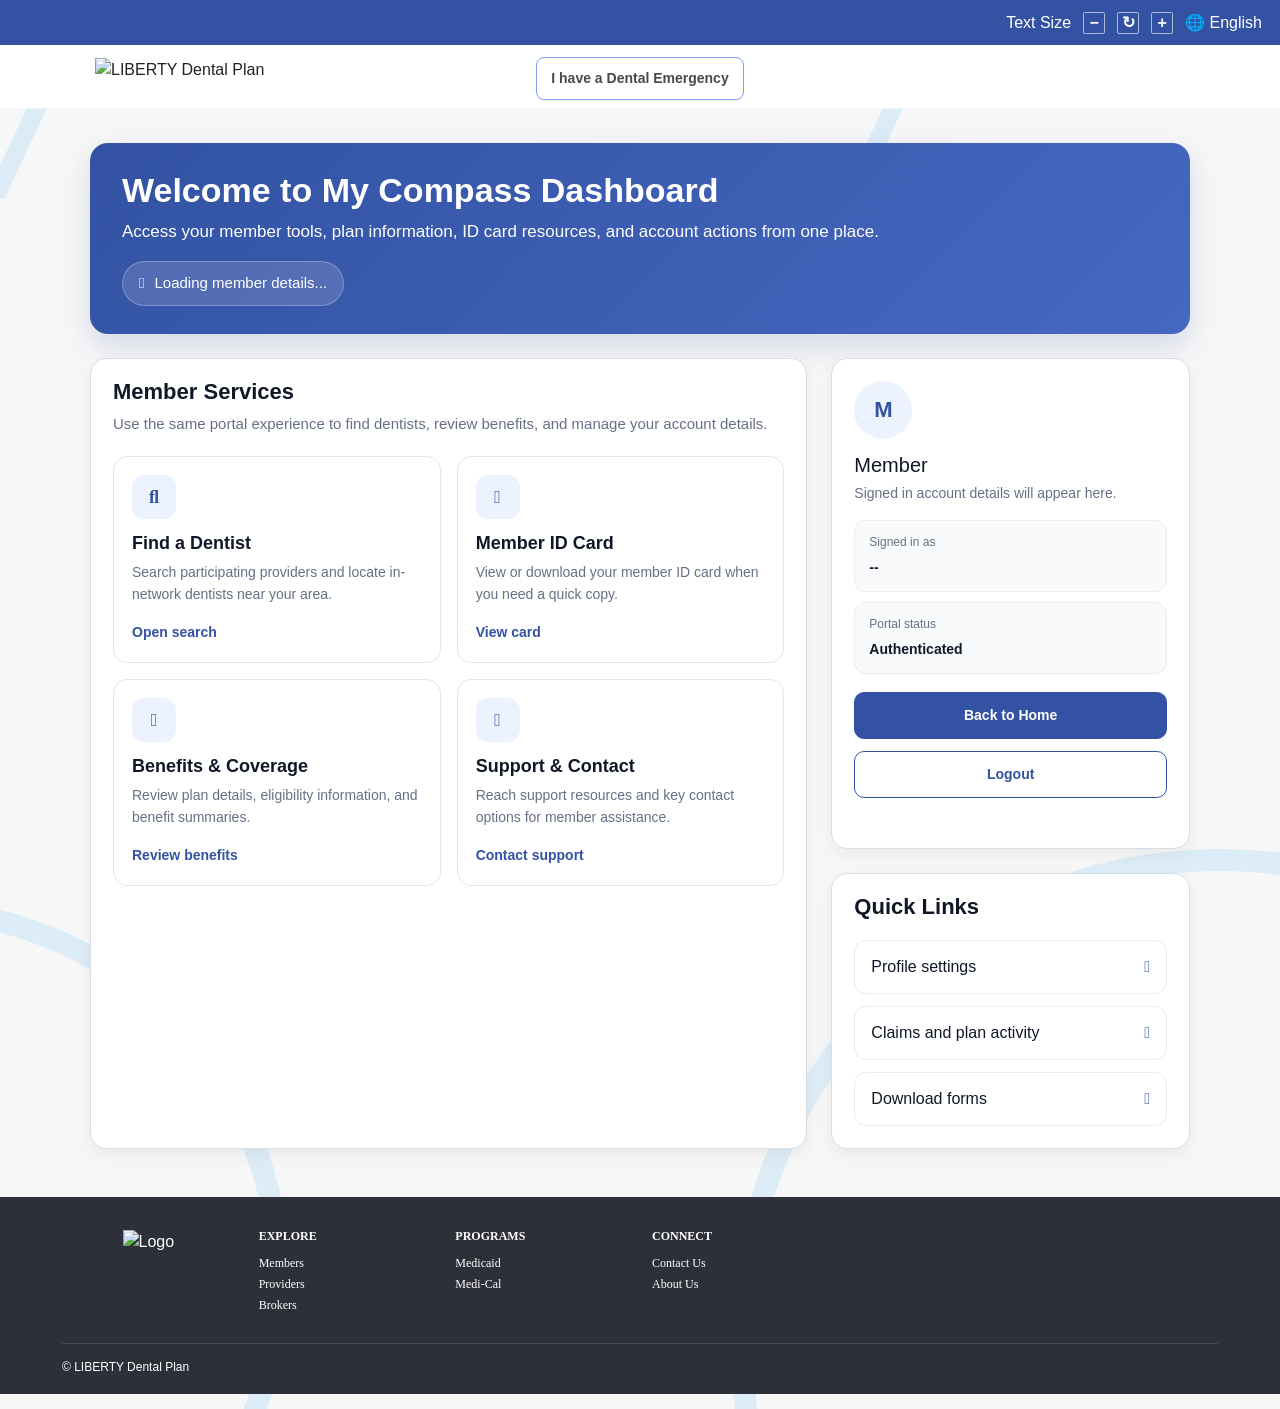
==== commit 13b69c13: "Add files via upload" ====
--- a/dashboard.html
+++ b/dashboard.html
@@ -649,142 +649,59 @@
       </div>
     </footer>
   </div>
-
- <script>
-  const CLIENT_ID = "d1141f25-2729-4ea5-9892-f80db4205ebf";
-  const TENANT_ID = "36090fda-8a83-4040-8c58-7cf784511505";
-  const TENANT_HOST = "birlasoftdentalentra.ciamlogin.com";
-
-  const DASHBOARD_PAGE = "https://anilkishore1978.github.io/ACPL-test/dashboard.html";
-  const HOME_PAGE = "https://anilkishore1978.github.io/ACPL-test/";
-
-  document.getElementById("currentYear").textContent = new Date().getFullYear();
-
+<script src="https://alcdn.msauth.net/browser/2.38.0/js/msal-browser.min.js"></script>
+<script>
   const msalConfig = {
     auth: {
-      clientId: CLIENT_ID,
-      authority: `https://${TENANT_HOST}/${TENANT_ID}`,
-      knownAuthorities: [TENANT_HOST],
-      redirectUri: DASHBOARD_PAGE,
-      postLogoutRedirectUri: HOME_PAGE,
-      navigateToLoginRequestUrl: false
+      clientId: "d1141f25-2729-4ea5-9892-f80db4205ebf",
+      authority: "https://birlasoftdentalentra.ciamlogin.com/36090fda-8a83-4040-8c58-7cf784511505",
+      redirectUri: "https://anilkishore1978.github.io/ACPL-test/"
     },
     cache: {
-      cacheLocation: "localStorage"
+      cacheLocation: "sessionStorage",
+      storeAuthStateInCookie: false
     }
   };
 
   const msalInstance = new msal.PublicClientApplication(msalConfig);
 
-  // ✅ FIXED: Proper claim mapping
-  function setUserUI(account) {
-    const claims = account.idTokenClaims || {};
-
-    const name =
-      claims.name ||
-      claims.given_name ||
-      claims.preferred_username ||
-      "Member";
-
-    const email =
-      claims.email ||
-      claims.preferred_username ||
-      claims.upn ||
-      (claims.emails && claims.emails[0]) ||
-      "Not available";
-
-    const initials = name
-      .split(" ")
-      .map(x => x[0])
-      .join("")
-      .substring(0, 2)
-      .toUpperCase();
-
-    document.getElementById("welcomeUser").textContent = `Signed in as ${name}`;
-    document.getElementById("memberName").textContent = name;
-    document.getElementById("memberEmail").textContent = email;
-    document.getElementById("accountUsername").textContent = email;
-    document.getElementById("avatarInitials").textContent = initials || "M";
+  function renderUser(account) {
+    const el = document.getElementById("memberInfo");
+    if (!el) return;
+    if (!account) {
+      el.innerHTML = "<div class='text-warning'>Session not available. Please access app from Entra portal.</div>";
+      return;
+    }
+    el.innerHTML = `
+      <div class="fw-semibold">${account.name || "Signed in user"}</div>
+      <div class="text-muted">${account.username || ""}</div>
+    `;
   }
 
-  async function startDashboard() {
+  async function initDashboard() {
     try {
-      // 1️⃣ Handle redirect response
       const response = await msalInstance.handleRedirectPromise();
-
       if (response && response.account) {
         msalInstance.setActiveAccount(response.account);
-      }
-
-      // 2️⃣ Check active account
-      let account = msalInstance.getActiveAccount();
-
-      // 3️⃣ Check cache
-      if (!account) {
-        const accounts = msalInstance.getAllAccounts();
-        if (accounts.length > 0) {
-          account = accounts[0];
-          msalInstance.setActiveAccount(account);
-        }
-      }
-
-      // 4️⃣ Silent SSO (App Launcher)
-      if (!account) {
-        try {
-          const silent = await msalInstance.ssoSilent({
-            scopes: ["openid", "profile", "email"]
-          });
-
-          if (silent && silent.account) {
-            msalInstance.setActiveAccount(silent.account);
-            account = silent.account;
-          }
-        } catch (e) {
-          console.warn("Silent SSO failed:", e);
-
-          document.getElementById("status").textContent =
-            "Session not available. Please access app from Entra portal.";
-
-          return;
-        }
-      }
-
-      // 5️⃣ Final validation
-      if (!account) {
-        document.getElementById("status").textContent =
-          "User not authenticated.";
+        renderUser(response.account);
         return;
       }
 
-      // 🔍 DEBUG (optional - remove later)
-      console.log("ACCOUNT:", account);
-      console.log("CLAIMS:", account.idTokenClaims);
-
-      // 6️⃣ Update UI
-      setUserUI(account);
-
+      const accounts = msalInstance.getAllAccounts();
+      if (accounts.length > 0) {
+        msalInstance.setActiveAccount(accounts[0]);
+        renderUser(accounts[0]);
+      } else {
+        renderUser(null);
+      }
     } catch (e) {
-      console.error("Auth error:", e);
-      document.getElementById("status").textContent =
-        e.errorCode ? `${e.errorCode}: ${e.errorMessage}` : "Authentication error";
+      console.error(e);
+      renderUser(null);
     }
   }
 
-  document.getElementById("logoutBtn").addEventListener("click", async () => {
-    try {
-      const account = msalInstance.getActiveAccount();
-
-      await msalInstance.logoutRedirect({
-        account: account,
-        postLogoutRedirectUri: HOME_PAGE
-      });
-
-    } catch (e) {
-      console.error("Logout error:", e);
-    }
-  });
-
-  startDashboard();
+  initDashboard();
 </script>
+
 </body>
 </html>
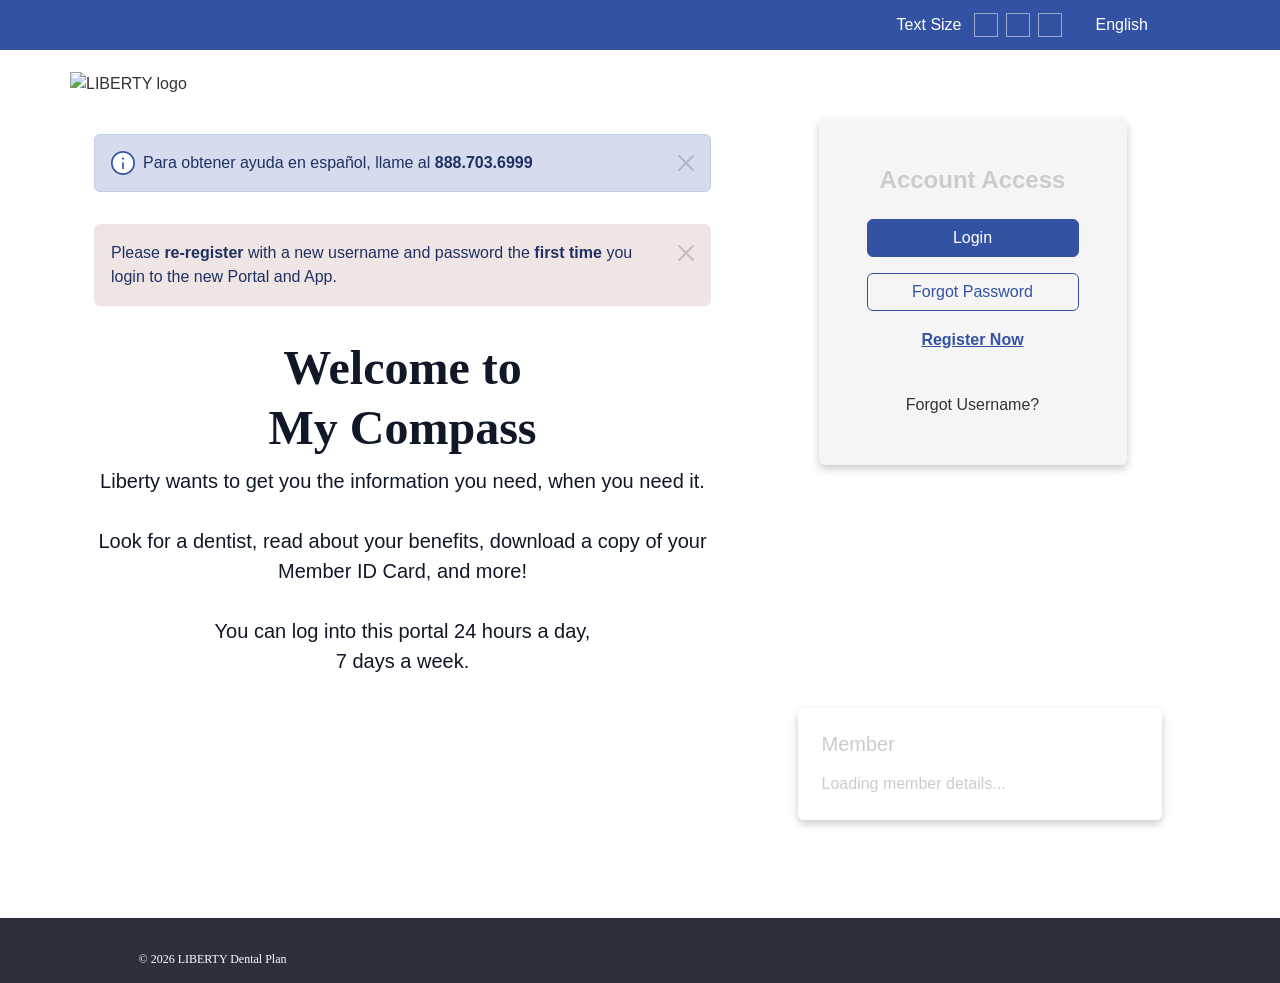
==== commit 2f2c47c6: "Add files via upload" ====
--- a/dashboard.html
+++ b/dashboard.html
@@ -2,706 +2,178 @@
 <html lang="en">
 <head>
   <meta charset="UTF-8" />
-  <meta name="viewport" content="width=device-width, initial-scale=1.0"/>
-  <title>LIBERTY Dental Plan - Dashboard</title>
-
-  <link rel="stylesheet" href="./bootstrap-overrides.css">
-  <link rel="stylesheet" href="./styles.css">
-  <link rel="stylesheet" href="./all.min.css">
-
-  <script src="https://alcdn.msauth.net/browser/2.38.1/js/msal-browser.min.js"></script>
-
-  <style>
-    :root{
-      --brand-blue:#3352a3;
-      --brand-dark:#111b36;
-      --panel:#ffffff;
-      --surface:#f7f7f7;
-      --surface-soft:#e9eaee;
-      --curve:#dcecf7;
-      --footer:#2e3039;
-      --text:#222;
-      --muted:#667085;
-      --border:#d8dde6;
-    }
-
-    *{box-sizing:border-box}
-
-    body{
-      margin:0;
-      font-family:Roboto, Arial, sans-serif;
-      background:var(--surface);
-      color:var(--text);
-      overflow-x:hidden;
-    }
-
-    a{text-decoration:none}
-
-    .topbar{
-      height:45px;
-      background:var(--brand-blue);
-      color:#fff;
-      display:flex;
-      justify-content:flex-end;
-      align-items:center;
-      padding:0 18px;
-      gap:12px;
-      font-size:16px;
-    }
-
-    .topbar .icon-box{
-      width:22px;
-      height:22px;
-      border:1px solid rgba(255,255,255,.6);
-      display:inline-flex;
-      align-items:center;
-      justify-content:center;
-      font-weight:bold;
-      line-height:1;
-      border-radius:2px;
-    }
-
-    .page{
-      position:relative;
-      min-height:calc(100vh - 45px);
-      overflow:hidden;
-      background:var(--surface);
-    }
-
-    .curve-left,
-    .curve-right{
-      position:absolute;
-      border:22px solid var(--curve);
-      border-radius:50%;
-      pointer-events:none;
-      opacity:.95;
-    }
-
-    .curve-left{
-      width:760px;
-      height:760px;
-      left:-470px;
-      bottom:-250px;
-    }
-
-    .curve-right{
-      width:980px;
-      height:980px;
-      right:-430px;
-      bottom:-420px;
-    }
-
-    .diag-left,
-    .diag-right{
-      position:absolute;
-      width:20px;
-      height:92px;
-      background:var(--curve);
-      transform:skew(-25deg);
-      top:62px;
-      pointer-events:none;
-    }
-
-    .diag-left{left:6px}
-    .diag-right{right:398px}
-
-    .header{
-      display:grid;
-      grid-template-columns:1fr auto 1fr;
-      align-items:center;
-      padding:12px 95px 8px;
-      position:relative;
-      z-index:2;
-      background:#fff;
-      border-bottom:1px solid #eef1f5;
-    }
-
-    .logo img{
-      height:42px;
-      width:auto;
-      display:block;
-    }
-
-    .emergency-btn{
-      background:#fff;
-      border:1px solid #81a0f1;
-      color:#494949;
-      border-radius:8px;
-      padding:10px 14px;
-      font-weight:600;
-      font-size:14px;
-      box-shadow:0 1px 2px rgba(16,24,40,.05);
-      cursor:pointer;
-      white-space:nowrap;
-    }
-
-    .dashboard-wrap{
-      position:relative;
-      z-index:2;
-      max-width:1180px;
-      margin:34px auto 48px;
-      padding:0 40px;
-    }
-
-    .hero-card{
-      background:linear-gradient(135deg, #3352a3 0%, #4568c0 100%);
-      color:#fff;
-      border-radius:18px;
-      padding:28px 32px;
-      box-shadow:0 12px 30px rgba(51,82,163,.18);
-      margin-bottom:24px;
-    }
-
-    .hero-card h1{
-      margin:0 0 8px;
-      font-size:34px;
-      line-height:1.15;
-      font-weight:700;
-    }
-
-    .hero-card p{
-      margin:0;
-      font-size:17px;
-      line-height:1.6;
-      max-width:820px;
-    }
-
-    .hero-user{
-      margin-top:16px;
-      display:inline-flex;
-      align-items:center;
-      gap:10px;
-      background:rgba(255,255,255,.14);
-      border:1px solid rgba(255,255,255,.25);
-      border-radius:999px;
-      padding:10px 16px;
-      font-size:15px;
-      font-weight:500;
-    }
-
-    .grid{
-      display:grid;
-      grid-template-columns:2fr 1fr;
-      gap:24px;
-    }
-
-    .panel{
-      background:var(--panel);
-      border:1px solid var(--border);
-      border-radius:16px;
-      box-shadow:0 6px 18px rgba(16,24,40,.06);
-    }
-
-    .panel-header{
-      padding:20px 22px 0;
-    }
-
-    .panel-header h2{
-      margin:0;
-      font-size:22px;
-      color:#101828;
-      font-weight:700;
-    }
-
-    .panel-header p{
-      margin:8px 0 0;
-      color:var(--muted);
-      font-size:15px;
-      line-height:1.5;
-    }
-
-    .panel-body{
-      padding:20px 22px 22px;
-    }
-
-    .tiles{
-      display:grid;
-      grid-template-columns:repeat(2, minmax(0, 1fr));
-      gap:16px;
-    }
-
-    .tile{
-      border:1px solid #e4e7ec;
-      border-radius:14px;
-      padding:18px;
-      background:#fff;
-      min-height:150px;
-    }
-
-    .tile .icon{
-      width:44px;
-      height:44px;
-      border-radius:12px;
-      background:#edf2ff;
-      color:var(--brand-blue);
-      display:flex;
-      align-items:center;
-      justify-content:center;
-      font-size:18px;
-      margin-bottom:14px;
-    }
-
-    .tile h3{
-      margin:0 0 8px;
-      font-size:18px;
-      color:#101828;
-      font-weight:700;
-    }
-
-    .tile p{
-      margin:0 0 14px;
-      color:#667085;
-      font-size:14px;
-      line-height:1.55;
-    }
-
-    .tile a{
-      color:var(--brand-blue);
-      font-weight:600;
-      font-size:14px;
-    }
-
-    .side-stack{
-      display:grid;
-      gap:24px;
-    }
-
-    .member-card{
-      padding:22px;
-    }
-
-    .avatar{
-      width:58px;
-      height:58px;
-      border-radius:50%;
-      background:#edf2ff;
-      color:var(--brand-blue);
-      display:flex;
-      align-items:center;
-      justify-content:center;
-      font-size:22px;
-      font-weight:700;
-      margin-bottom:14px;
-    }
-
-    .member-card h3{
-      margin:0 0 6px;
-      font-size:20px;
-      color:#101828;
-    }
-
-    .member-card .sub{
-      color:#667085;
-      font-size:14px;
-      margin-bottom:16px;
-      word-break:break-word;
-    }
-
-    .meta{
-      display:grid;
-      gap:10px;
-      margin-bottom:18px;
-    }
-
-    .meta-item{
-      background:#f8fafc;
-      border:1px solid #eaecf0;
-      border-radius:12px;
-      padding:12px 14px;
-    }
-
-    .meta-label{
-      display:block;
-      font-size:12px;
-      color:#667085;
-      margin-bottom:4px;
-    }
-
-    .meta-value{
-      font-size:14px;
-      font-weight:600;
-      color:#101828;
-      word-break:break-word;
-    }
-
-    .btn-row{
-      display:grid;
-      gap:12px;
-    }
-
-    .btn-primary-custom,
-    .btn-outline-custom{
-      width:100%;
-      border-radius:10px;
-      padding:12px 16px;
-      font-size:14px;
-      font-weight:600;
-      cursor:pointer;
-    }
-
-    .btn-primary-custom{
-      border:1px solid var(--brand-blue);
-      background:var(--brand-blue);
-      color:#fff;
-    }
-
-    .btn-outline-custom{
-      border:1px solid var(--brand-blue);
-      background:#fff;
-      color:var(--brand-blue);
-    }
-
-    .quick-list{
-      list-style:none;
-      margin:0;
-      padding:0;
-    }
-
-    .quick-list li + li{
-      margin-top:12px;
-    }
-
-    .quick-list a{
-      display:flex;
-      align-items:center;
-      justify-content:space-between;
-      padding:14px 16px;
-      border:1px solid #eaecf0;
-      border-radius:12px;
-      color:#101828;
-      background:#fff;
-    }
-
-    .quick-list a span:last-child{
-      color:var(--brand-blue);
-    }
-
-    .footer-panel{
-      background:#2e3039;
-      color:#fff;
-      padding-top:32px;
-      padding-left:32px;
-      padding-right:32px;
-      position:relative;
-      z-index:2;
-    }
-
-    .footer-panel .container{
-      margin-bottom:15px;
-      max-width:1180px;
-      margin-left:auto;
-      margin-right:auto;
-    }
-
-    .footer-panel .logo{
-      width:80px;
-      height:auto;
-    }
-
-    .footer-panel h5{
-      font-family:"Century Gothic", Arial, sans-serif;
-      font-size:12px;
-      font-weight:700;
-      line-height:14.4px;
-      text-align:left;
-      text-transform:uppercase;
-      margin-bottom:10px;
-      color:#fff;
-    }
-
-    .footer-panel ul{
-      list-style:none;
-      padding-left:0;
-      margin:0;
-    }
-
-    .footer-panel li{
-      font-family:"Century Gothic", Arial, sans-serif;
-      font-size:12px;
-      font-weight:400;
-      text-align:left;
-      padding-bottom:3px;
-    }
-
-    .footer-panel a{
-      color:#fff;
-      text-decoration:none;
-    }
-
-    .footer-panel a:hover{
-      text-decoration:underline;
-    }
-
-    .footer-black{
-      border-top:1px solid rgba(255,255,255,.12);
-      padding:14px 0 18px;
-      margin-top:10px;
-      color:#fff;
-      font-size:12px;
-    }
-
-    #status{
-      margin-top:10px;
-      font-size:13px;
-      color:#b42318;
-      min-height:18px;
-    }
-
-    @media (max-width: 1100px){
-      .grid{
-        grid-template-columns:1fr;
-      }
-    }
-
-    @media (max-width: 768px){
-      .header{
-        grid-template-columns:1fr;
-        gap:14px;
-        padding:16px 20px 8px;
-        justify-items:center;
-      }
-
-      .dashboard-wrap{
-        padding:0 20px;
-      }
-
-      .hero-card{
-        padding:24px 20px;
-      }
-
-      .hero-card h1{
-        font-size:28px;
-      }
-
-      .tiles{
-        grid-template-columns:1fr;
-      }
-
-      .topbar{
-        font-size:14px;
-        gap:8px;
-      }
-
-      .footer-panel{
-        padding-left:16px;
-        padding-right:16px;
-      }
-    }
-  </style>
+  <meta name="viewport" content="width=device-width, initial-scale=1.0" />
+  <title>My Compass Dashboard</title>
+  <link rel="stylesheet" href="bootstrap-overrides.css" />
+  <link rel="stylesheet" href="styles.css" />
+  <script src="https://alcdn.msauth.net/browser/2.38.0/js/msal-browser.min.js"></script>
 </head>
 <body>
-  <div class="topbar">
-    <span>Text Size</span>
-    <span class="icon-box">−</span>
-    <span class="icon-box">↻</span>
-    <span class="icon-box">+</span>
-    <span>🌐 English</span>
-  </div>
-
-  <div class="page">
-    <div class="curve-left"></div>
-    <div class="curve-right"></div>
-    <div class="diag-left"></div>
-    <div class="diag-right"></div>
-
-    <header class="header">
-      <div class="logo">
-        <img src="./footer-logo.jpg" alt="LIBERTY Dental Plan">
+  <div id="__next">
+    <header>
+      <div class="navbar navbar-expand bg-primary py-0">
+        <div class="container-xl">
+          <div class="row mx-0 gx-4 w-100 justify-content-end">
+            <div class="col-auto py-1">
+              <div class="row mx-0 py-1 text-white gy-0 gx-2">
+                <div class="col-auto pe-2"><span class="imprint-en">Text Size</span></div>
+                <div class="col-auto"><button class="btn btn-outline-white ratio ratio-1x1 rounded-0 p-0 minw-1rem5" type="button" disabled><span class="fa-solid fa-minus"></span></button></div>
+                <div class="col-auto"><button class="btn btn-outline-white ratio ratio-1x1 rounded-0 p-0 minw-1rem5" type="button" disabled><span class="fa-solid fa-arrows-rotate"></span></button></div>
+                <div class="col-auto"><button class="btn btn-outline-white ratio ratio-1x1 rounded-0 p-0 minw-1rem5" type="button" disabled><span class="fa-solid fa-plus"></span></button></div>
+              </div>
+            </div>
+            <div class="col-auto py-1 me-5">
+              <div class="nav-item dropdown text-white">
+                <div class="row mx-0 py-1 gy-0 gx-1">
+                  <div class="col-auto my-auto"><span class="fa-solid fa-globe"></span></div>
+                  <div class="col-auto my-auto"><span class="imprint-en">English</span></div>
+                </div>
+              </div>
+            </div>
+          </div>
+        </div>
       </div>
-      <button class="emergency-btn" type="button">I have a Dental Emergency</button>
-      <div></div>
+      <div class="navbar navbar-expand bg-white">
+        <div class="container-xl">
+          <div class="row mx-0 gx-0 w-100 align-items-center">
+            <div class="col-auto logo-container">
+              <a href="https://www.libertydentalplan.com" target="_blank" rel="noreferrer">
+                <img alt="LIBERTY logo" src="footer-logo.jpg" style="height:52px;" />
+              </a>
+            </div>
+            <div class="col-auto ms-auto order-3">
+              <button class="navbar-toggler ms-auto" type="button" disabled>
+                <span class="navbar-toggler-icon"></span>
+              </button>
+            </div>
+          </div>
+        </div>
+      </div>
     </header>
 
-    <main class="dashboard-wrap">
-      <section class="hero-card">
-        <h1>Welcome to My Compass Dashboard</h1>
-        <p>
-          Access your member tools, plan information, ID card resources, and account actions from one place.
-        </p>
-        <div class="hero-user">
-          <i class="fa-solid fa-user"></i>
-          <span id="welcomeUser">Loading member details...</span>
-        </div>
-      </section>
+    <main class="flex-grow-1">
+      <div class="container-xl py-5 my-4">
+        <div class="row mx-0 gy-4 gx-5">
+          <div class="col-lg-7">
+            <div class="row">
+              <div class="col-12 mt-3">
+                <div class="alert alert-primary alert-dismissible d-flex align-items-center">
+                  <img src="Info.svg" alt="Information" class="me-2 info-icon" />
+                  <span>Para obtener ayuda en español, llame al <strong>888.703.6999</strong></span>
+                  <button type="button" class="btn-close ms-auto" disabled></button>
+                </div>
+              </div>
+              <div class="col-12 mt-3">
+                <div class="alert alert-primary alert-reregister alert-dismissible">
+                  Please <strong>re-register</strong> with a new username and password the <strong>first time</strong> you login to the new Portal and App.
+                  <button type="button" class="btn-close" disabled></button>
+                </div>
+              </div>
+              <div class="col-12 mt-3 text-center text-black">
+                <div class="col-12">
+                  <span class="fs-1 fw-bold">Welcome to<br />My Compass</span>
+                </div>
+                <div class="col-12 py-2 px-5">
+                  <span class="fs-5">Liberty wants to get you the information you need, when you need it.<br /><br />Look for a dentist, read about your benefits, download a copy of your Member ID Card, and more!<br /><br />You can log into this portal 24 hours a day,<br />7 days a week.</span>
+                </div>
+              </div>
+            </div>
+          </div>
 
-      <section class="grid">
-        <div class="panel">
-          <div class="panel-header">
-            <h2>Member Services</h2>
-            <p>Use the same portal experience to find dentists, review benefits, and manage your account details.</p>
-          </div>
-          <div class="panel-body">
-            <div class="tiles">
-              <div class="tile">
-                <div class="icon"><i class="fa-solid fa-magnifying-glass"></i></div>
-                <h3>Find a Dentist</h3>
-                <p>Search participating providers and locate in-network dentists near your area.</p>
-                <a href="#" onclick="return false;">Open search</a>
-              </div>
-
-              <div class="tile">
-                <div class="icon"><i class="fa-regular fa-id-card"></i></div>
-                <h3>Member ID Card</h3>
-                <p>View or download your member ID card when you need a quick copy.</p>
-                <a href="#" onclick="return false;">View card</a>
-              </div>
-
-              <div class="tile">
-                <div class="icon"><i class="fa-solid fa-file-lines"></i></div>
-                <h3>Benefits & Coverage</h3>
-                <p>Review plan details, eligibility information, and benefit summaries.</p>
-                <a href="#" onclick="return false;">Review benefits</a>
-              </div>
-
-              <div class="tile">
-                <div class="icon"><i class="fa-solid fa-phone"></i></div>
-                <h3>Support & Contact</h3>
-                <p>Reach support resources and key contact options for member assistance.</p>
-                <a href="#" onclick="return false;">Contact support</a>
+          <div class="col-lg-5 col-xl-4 mx-auto text-dark">
+            <div class="container unifiedcontainer role="presentation">
+              <div class="row">
+                <div class="panel panel-default">
+                  <div class="panel-body position-relative">
+                    <div class="card shadow-sm border-0 bg-light p-4 p-md-5 text-center">
+                      <h4 class="mb-4 fw-bold">Account Access</h4>
+                      <a id="loginBtn" class="btn btn-primary w-100 mb-3" href="javascript:void(0)">Login</a>
+                      <a id="forgotPasswordBtn" class="btn btn-outline-primary w-100 mb-3" href="javascript:void(0)">Forgot Password</a>
+                      <a id="registerNowBtn" class="btn btn-link fw-semibold w-100 p-0 mb-3" href="javascript:void(0)">Register Now</a>
+                      <div class="mt-4"><a href="#forgotUsername" class="text-decoration-none">Forgot Username?</a></div>
+                    </div>
+                  </div>
+                </div>
               </div>
             </div>
           </div>
         </div>
 
-        <div class="side-stack">
-          <div class="panel member-card">
-            <div class="avatar" id="avatarInitials">M</div>
-            <h3 id="memberName">Member</h3>
-            <div class="sub" id="memberEmail">Signed in account details will appear here.</div>
-
-            <div class="meta">
-              <div class="meta-item">
-                <span class="meta-label">Signed in as</span>
-                <span class="meta-value" id="accountUsername">--</span>
-              </div>
-              <div class="meta-item">
-                <span class="meta-label">Portal status</span>
-                <span class="meta-value">Authenticated</span>
-              </div>
-            </div>
-
-            <div class="btn-row">
-              <button class="btn-primary-custom" type="button" onclick="window.location.href='./'">Back to Home</button>
-              <button class="btn-outline-custom" type="button" id="logoutBtn">Logout</button>
-            </div>
-
-            <div id="status"></div>
-          </div>
-
-          <div class="panel">
-            <div class="panel-header">
-              <h2>Quick Links</h2>
-            </div>
-            <div class="panel-body">
-              <ul class="quick-list">
-                <li><a href="#" onclick="return false;"><span>Profile settings</span><span><i class="fa-solid fa-angle-right"></i></span></a></li>
-                <li><a href="#" onclick="return false;"><span>Claims and plan activity</span><span><i class="fa-solid fa-angle-right"></i></span></a></li>
-                <li><a href="#" onclick="return false;"><span>Download forms</span><span><i class="fa-solid fa-angle-right"></i></span></a></li>
-              </ul>
+        <div class="row mt-4">
+          <div class="col-lg-7"></div>
+          <div class="col-lg-5 col-xl-4 mx-auto text-dark">
+            <div class="card shadow-sm border-0 p-4">
+              <h5 class="mb-3">Member</h5>
+              <div id="memberInfo">Loading member details...</div>
             </div>
           </div>
         </div>
-      </section>
+      </div>
     </main>
 
     <footer class="footer-panel">
       <div class="container">
-        <div class="row">
-          <div class="col-12 col-md-2 mb-3 d-flex justify-content-center align-items-start">
-            <a href="https://www.libertydentalplan.com" target="_blank" rel="noreferrer">
-              <img src="./footer-logo.jpg" alt="Logo" class="logo img-fluid">
-            </a>
-          </div>
-
-          <div class="col-12 col-md-2 mb-3">
-            <h5>Explore</h5>
-            <ul class="list-unstyled">
-              <li><a href="https://www.libertydentalplan.com/Members/Welcome-to-Member-Services.aspx" target="_blank" rel="noreferrer">Members</a></li>
-              <li><a href="https://www.libertydentalplan.com/Providers/Providers-1.aspx" target="_blank" rel="noreferrer">Providers</a></li>
-              <li><a href="https://www.libertydentalplan.com/Agents-Brokers-1/Welcome-1-1.aspx" target="_blank" rel="noreferrer">Brokers</a></li>
-            </ul>
-          </div>
-
-          <div class="col-12 col-md-2 mb-3">
-            <h5>Programs</h5>
-            <ul class="list-unstyled">
-              <li><a href="https://www.libertydentalplan.com/Programs/Medicaid.aspx" target="_blank" rel="noreferrer">Medicaid</a></li>
-              <li><a href="https://www.libertydentalplan.com/LIBERTY-Dental-Plan-of-California/Medi-Cal/Medi-Cal-LA-PHP-.aspx" target="_blank" rel="noreferrer">Medi-Cal</a></li>
-            </ul>
-          </div>
-
-          <div class="col-12 col-md-2 mb-3">
-            <h5>Connect</h5>
-            <ul class="list-unstyled">
-              <li><a href="https://www.libertydentalplan.com/Contact-Us.aspx" target="_blank" rel="noreferrer">Contact Us</a></li>
-              <li><a href="https://www.libertydentalplan.com/About-Liberty-Dental-Plan.aspx" target="_blank" rel="noreferrer">About Us</a></li>
-            </ul>
-          </div>
-        </div>
-
-        <div class="footer-black">
-          <div class="row">
-            <div class="col-12 col-md-3 d-flex justify-content-center justify-content-md-start align-items-center">
-              <span>© <span id="currentYear"></span> LIBERTY Dental Plan</span>
-            </div>
+        <div class="row footer-black">
+          <div class="col-12 col-md-3 d-flex justify-content-center align-items-center">
+            <span class="copyright-text">© 2026 LIBERTY Dental Plan</span>
           </div>
         </div>
       </div>
     </footer>
   </div>
-<script src="https://alcdn.msauth.net/browser/2.38.0/js/msal-browser.min.js"></script>
-<script>
-  const msalConfig = {
-    auth: {
-      clientId: "d1141f25-2729-4ea5-9892-f80db4205ebf",
-      authority: "https://birlasoftdentalentra.ciamlogin.com/36090fda-8a83-4040-8c58-7cf784511505",
-      redirectUri: "https://anilkishore1978.github.io/ACPL-test/"
-    },
-    cache: {
-      cacheLocation: "sessionStorage",
-      storeAuthStateInCookie: false
-    }
-  };
 
-  const msalInstance = new msal.PublicClientApplication(msalConfig);
+  <script>
+    const msalConfig = {
+      auth: {
+        clientId: "d1141f25-2729-4ea5-9892-f80db4205ebf",
+        authority: "https://birlasoftdentalentra.ciamlogin.com/36090fda-8a83-4040-8c58-7cf784511505",
+        redirectUri: "https://anilkishore1978.github.io/ACPL-test/"
+      },
+      cache: {
+        cacheLocation: "sessionStorage",
+        storeAuthStateInCookie: false
+      }
+    };
 
-  function renderUser(account) {
-    const el = document.getElementById("memberInfo");
-    if (!el) return;
-    if (!account) {
-      el.innerHTML = "<div class='text-warning'>Session not available. Please access app from Entra portal.</div>";
-      return;
-    }
-    el.innerHTML = `
-      <div class="fw-semibold">${account.name || "Signed in user"}</div>
-      <div class="text-muted">${account.username || ""}</div>
-    `;
-  }
+    const loginRequest = { scopes: ["openid", "profile", "email"] };
+    const msalInstance = new msal.PublicClientApplication(msalConfig);
 
-  async function initDashboard() {
-    try {
-      const response = await msalInstance.handleRedirectPromise();
-      if (response && response.account) {
-        msalInstance.setActiveAccount(response.account);
-        renderUser(response.account);
+    function renderUser(account) {
+      const el = document.getElementById("memberInfo");
+      if (!el) return;
+      if (!account) {
+        el.innerHTML = "<div class='text-warning'>Session not available. Please access app from Entra portal.</div>";
         return;
       }
+      el.innerHTML = `<div class="fw-semibold">${account.name || "Signed in user"}</div><div class="text-muted">${account.username || ""}</div>`;
+    }
 
-      const accounts = msalInstance.getAllAccounts();
-      if (accounts.length > 0) {
-        msalInstance.setActiveAccount(accounts[0]);
-        renderUser(accounts[0]);
-      } else {
+    async function initAuth() {
+      try {
+        const response = await msalInstance.handleRedirectPromise();
+        if (response && response.account) {
+          msalInstance.setActiveAccount(response.account);
+          renderUser(response.account);
+        } else {
+          const accounts = msalInstance.getAllAccounts();
+          if (accounts.length > 0) {
+            msalInstance.setActiveAccount(accounts[0]);
+            renderUser(accounts[0]);
+          } else {
+            renderUser(null);
+          }
+        }
+      } catch (e) {
+        console.error(e);
         renderUser(null);
       }
-    } catch (e) {
-      console.error(e);
-      renderUser(null);
     }
-  }
 
-  initDashboard();
-</script>
+    document.getElementById("loginBtn").addEventListener("click", () => msalInstance.loginRedirect(loginRequest));
+    document.getElementById("registerNowBtn").addEventListener("click", () => msalInstance.loginRedirect(loginRequest));
+    document.getElementById("forgotPasswordBtn").addEventListener("click", () => msalInstance.loginRedirect(loginRequest));
 
+    initAuth();
+  </script>
 </body>
-</html>+</html>
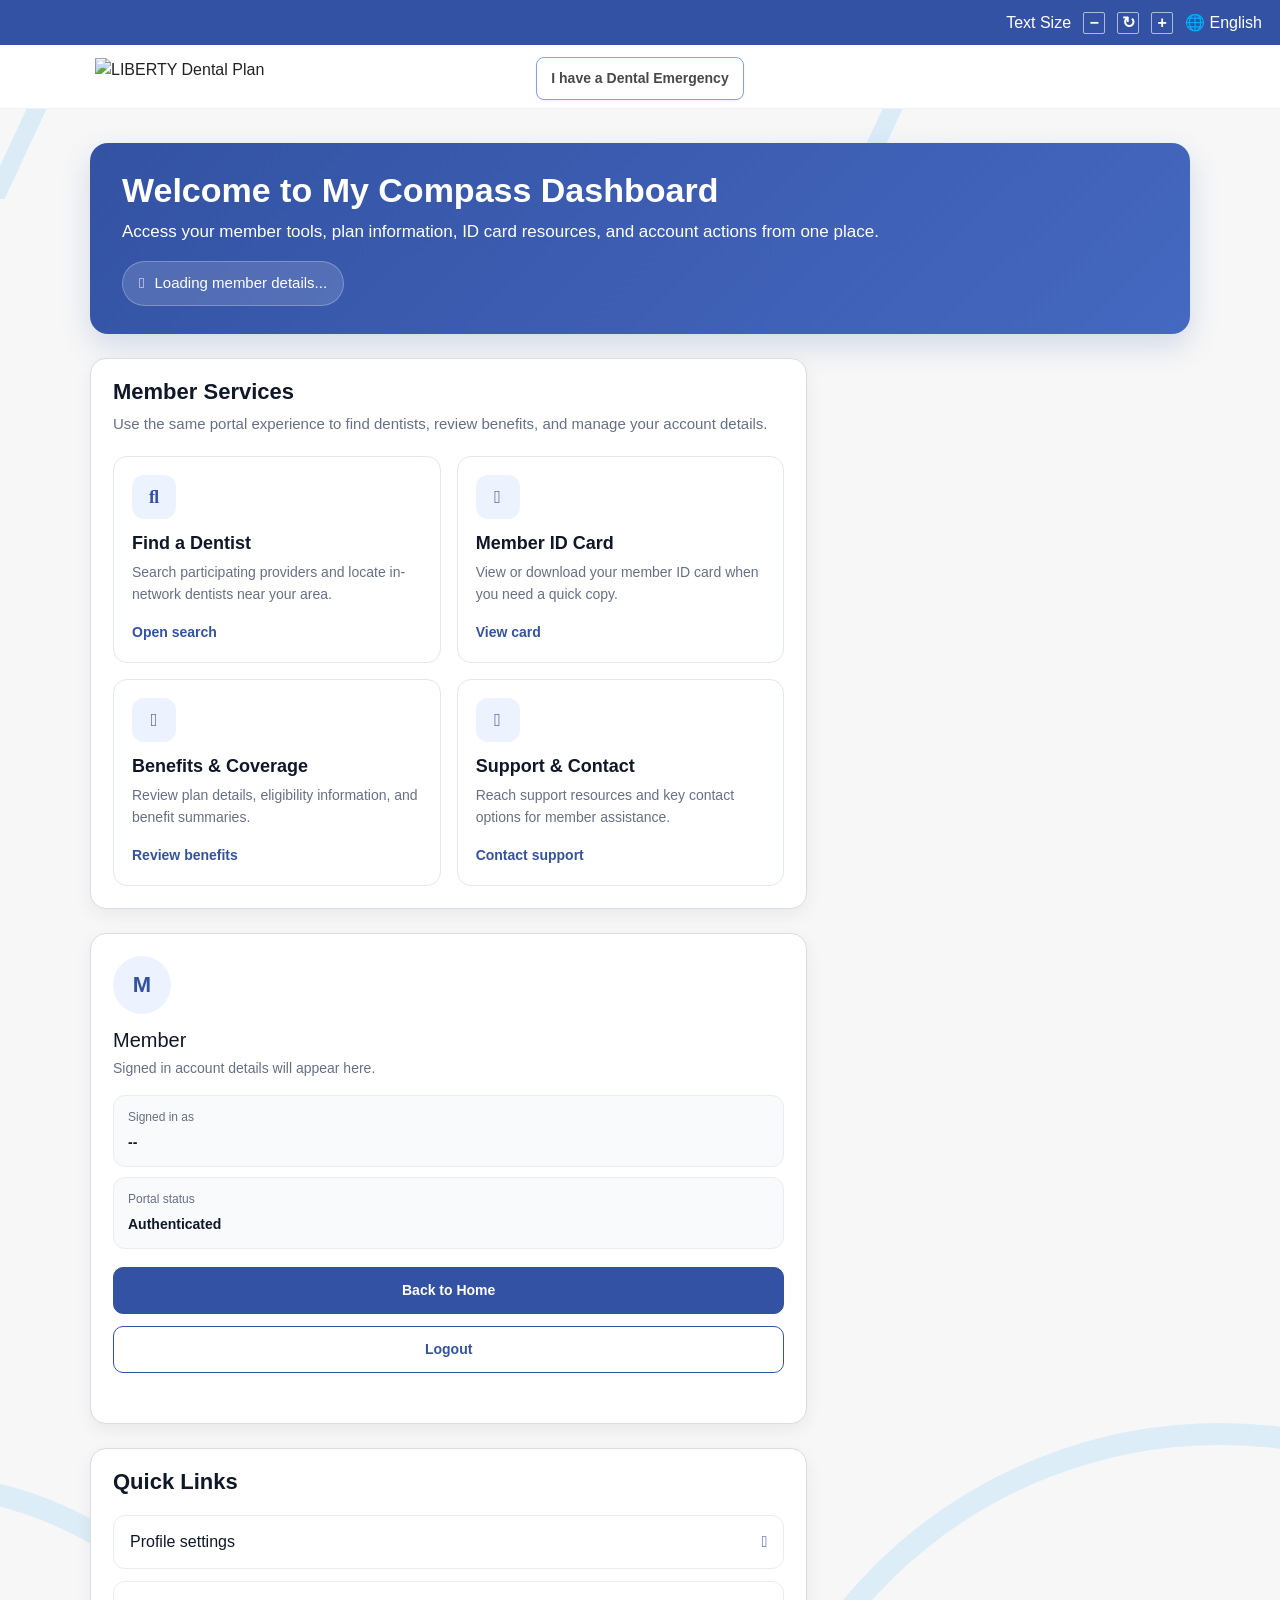
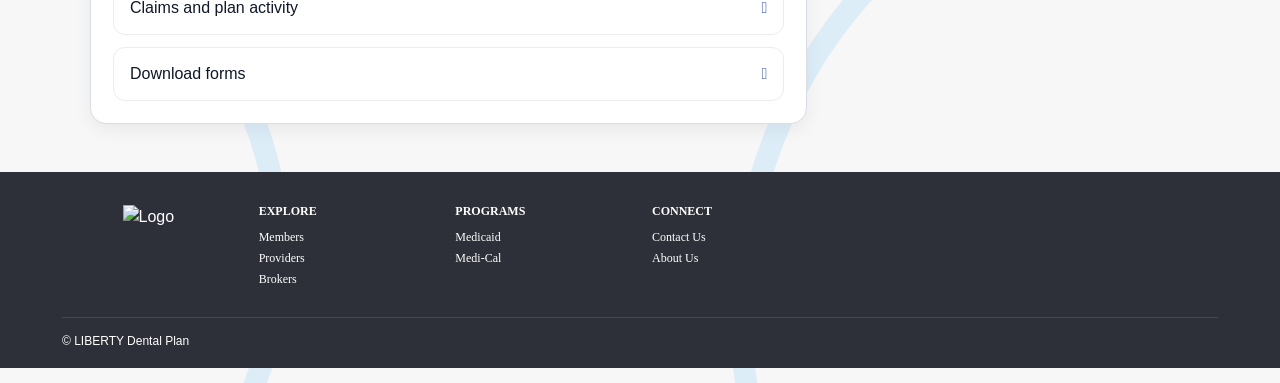
==== commit b6b05368: "Add files via upload" ====
--- a/dashboard.html
+++ b/dashboard.html
@@ -2,178 +2,703 @@
 <html lang="en">
 <head>
   <meta charset="UTF-8" />
-  <meta name="viewport" content="width=device-width, initial-scale=1.0" />
-  <title>My Compass Dashboard</title>
-  <link rel="stylesheet" href="bootstrap-overrides.css" />
-  <link rel="stylesheet" href="styles.css" />
-  <script src="https://alcdn.msauth.net/browser/2.38.0/js/msal-browser.min.js"></script>
+  <meta name="viewport" content="width=device-width, initial-scale=1.0"/>
+  <title>LIBERTY Dental Plan - Dashboard</title>
+
+  <link rel="stylesheet" href="./bootstrap-overrides.css">
+  <link rel="stylesheet" href="./styles.css">
+  <link rel="stylesheet" href="./all.min.css">
+
+  <script src="https://alcdn.msauth.net/browser/2.38.1/js/msal-browser.min.js"></script>
+
+  <style>
+    :root{
+      --brand-blue:#3352a3;
+      --brand-dark:#111b36;
+      --panel:#ffffff;
+      --surface:#f7f7f7;
+      --surface-soft:#e9eaee;
+      --curve:#dcecf7;
+      --footer:#2e3039;
+      --text:#222;
+      --muted:#667085;
+      --border:#d8dde6;
+    }
+
+    *{box-sizing:border-box}
+
+    body{
+      margin:0;
+      font-family:Roboto, Arial, sans-serif;
+      background:var(--surface);
+      color:var(--text);
+      overflow-x:hidden;
+    }
+
+    a{text-decoration:none}
+
+    .topbar{
+      height:45px;
+      background:var(--brand-blue);
+      color:#fff;
+      display:flex;
+      justify-content:flex-end;
+      align-items:center;
+      padding:0 18px;
+      gap:12px;
+      font-size:16px;
+    }
+
+    .topbar .icon-box{
+      width:22px;
+      height:22px;
+      border:1px solid rgba(255,255,255,.6);
+      display:inline-flex;
+      align-items:center;
+      justify-content:center;
+      font-weight:bold;
+      line-height:1;
+      border-radius:2px;
+    }
+
+    .page{
+      position:relative;
+      min-height:calc(100vh - 45px);
+      overflow:hidden;
+      background:var(--surface);
+    }
+
+    .curve-left,
+    .curve-right{
+      position:absolute;
+      border:22px solid var(--curve);
+      border-radius:50%;
+      pointer-events:none;
+      opacity:.95;
+    }
+
+    .curve-left{
+      width:760px;
+      height:760px;
+      left:-470px;
+      bottom:-250px;
+    }
+
+    .curve-right{
+      width:980px;
+      height:980px;
+      right:-430px;
+      bottom:-420px;
+    }
+
+    .diag-left,
+    .diag-right{
+      position:absolute;
+      width:20px;
+      height:92px;
+      background:var(--curve);
+      transform:skew(-25deg);
+      top:62px;
+      pointer-events:none;
+    }
+
+    .diag-left{left:6px}
+    .diag-right{right:398px}
+
+    .header{
+      display:grid;
+      grid-template-columns:1fr auto 1fr;
+      align-items:center;
+      padding:12px 95px 8px;
+      position:relative;
+      z-index:2;
+      background:#fff;
+      border-bottom:1px solid #eef1f5;
+    }
+
+    .logo img{
+      height:42px;
+      width:auto;
+      display:block;
+    }
+
+    .emergency-btn{
+      background:#fff;
+      border:1px solid #81a0f1;
+      color:#494949;
+      border-radius:8px;
+      padding:10px 14px;
+      font-weight:600;
+      font-size:14px;
+      box-shadow:0 1px 2px rgba(16,24,40,.05);
+      cursor:pointer;
+      white-space:nowrap;
+    }
+
+    .dashboard-wrap{
+      position:relative;
+      z-index:2;
+      max-width:1180px;
+      margin:34px auto 48px;
+      padding:0 40px;
+    }
+
+    .hero-card{
+      background:linear-gradient(135deg, #3352a3 0%, #4568c0 100%);
+      color:#fff;
+      border-radius:18px;
+      padding:28px 32px;
+      box-shadow:0 12px 30px rgba(51,82,163,.18);
+      margin-bottom:24px;
+    }
+
+    .hero-card h1{
+      margin:0 0 8px;
+      font-size:34px;
+      line-height:1.15;
+      font-weight:700;
+    }
+
+    .hero-card p{
+      margin:0;
+      font-size:17px;
+      line-height:1.6;
+      max-width:820px;
+    }
+
+    .hero-user{
+      margin-top:16px;
+      display:inline-flex;
+      align-items:center;
+      gap:10px;
+      background:rgba(255,255,255,.14);
+      border:1px solid rgba(255,255,255,.25);
+      border-radius:999px;
+      padding:10px 16px;
+      font-size:15px;
+      font-weight:500;
+    }
+
+    .grid{
+      display:grid;
+      grid-template-columns:2fr 1fr;
+      gap:24px;
+    }
+
+    .panel{
+      background:var(--panel);
+      border:1px solid var(--border);
+      border-radius:16px;
+      box-shadow:0 6px 18px rgba(16,24,40,.06);
+    }
+
+    .panel-header{
+      padding:20px 22px 0;
+    }
+
+    .panel-header h2{
+      margin:0;
+      font-size:22px;
+      color:#101828;
+      font-weight:700;
+    }
+
+    .panel-header p{
+      margin:8px 0 0;
+      color:var(--muted);
+      font-size:15px;
+      line-height:1.5;
+    }
+
+    .panel-body{
+      padding:20px 22px 22px;
+    }
+
+    .tiles{
+      display:grid;
+      grid-template-columns:repeat(2, minmax(0, 1fr));
+      gap:16px;
+    }
+
+    .tile{
+      border:1px solid #e4e7ec;
+      border-radius:14px;
+      padding:18px;
+      background:#fff;
+      min-height:150px;
+    }
+
+    .tile .icon{
+      width:44px;
+      height:44px;
+      border-radius:12px;
+      background:#edf2ff;
+      color:var(--brand-blue);
+      display:flex;
+      align-items:center;
+      justify-content:center;
+      font-size:18px;
+      margin-bottom:14px;
+    }
+
+    .tile h3{
+      margin:0 0 8px;
+      font-size:18px;
+      color:#101828;
+      font-weight:700;
+    }
+
+    .tile p{
+      margin:0 0 14px;
+      color:#667085;
+      font-size:14px;
+      line-height:1.55;
+    }
+
+    .tile a{
+      color:var(--brand-blue);
+      font-weight:600;
+      font-size:14px;
+    }
+
+    .side-stack{
+      display:grid;
+      gap:24px;
+    }
+
+    .member-card{
+      padding:22px;
+    }
+
+    .avatar{
+      width:58px;
+      height:58px;
+      border-radius:50%;
+      background:#edf2ff;
+      color:var(--brand-blue);
+      display:flex;
+      align-items:center;
+      justify-content:center;
+      font-size:22px;
+      font-weight:700;
+      margin-bottom:14px;
+    }
+
+    .member-card h3{
+      margin:0 0 6px;
+      font-size:20px;
+      color:#101828;
+    }
+
+    .member-card .sub{
+      color:#667085;
+      font-size:14px;
+      margin-bottom:16px;
+      word-break:break-word;
+    }
+
+    .meta{
+      display:grid;
+      gap:10px;
+      margin-bottom:18px;
+    }
+
+    .meta-item{
+      background:#f8fafc;
+      border:1px solid #eaecf0;
+      border-radius:12px;
+      padding:12px 14px;
+    }
+
+    .meta-label{
+      display:block;
+      font-size:12px;
+      color:#667085;
+      margin-bottom:4px;
+    }
+
+    .meta-value{
+      font-size:14px;
+      font-weight:600;
+      color:#101828;
+      word-break:break-word;
+    }
+
+    .btn-row{
+      display:grid;
+      gap:12px;
+    }
+
+    .btn-primary-custom,
+    .btn-outline-custom{
+      width:100%;
+      border-radius:10px;
+      padding:12px 16px;
+      font-size:14px;
+      font-weight:600;
+      cursor:pointer;
+    }
+
+    .btn-primary-custom{
+      border:1px solid var(--brand-blue);
+      background:var(--brand-blue);
+      color:#fff;
+    }
+
+    .btn-outline-custom{
+      border:1px solid var(--brand-blue);
+      background:#fff;
+      color:var(--brand-blue);
+    }
+
+    .quick-list{
+      list-style:none;
+      margin:0;
+      padding:0;
+    }
+
+    .quick-list li + li{
+      margin-top:12px;
+    }
+
+    .quick-list a{
+      display:flex;
+      align-items:center;
+      justify-content:space-between;
+      padding:14px 16px;
+      border:1px solid #eaecf0;
+      border-radius:12px;
+      color:#101828;
+      background:#fff;
+    }
+
+    .quick-list a span:last-child{
+      color:var(--brand-blue);
+    }
+
+    .footer-panel{
+      background:#2e3039;
+      color:#fff;
+      padding-top:32px;
+      padding-left:32px;
+      padding-right:32px;
+      position:relative;
+      z-index:2;
+    }
+
+    .footer-panel .container{
+      margin-bottom:15px;
+      max-width:1180px;
+      margin-left:auto;
+      margin-right:auto;
+    }
+
+    .footer-panel .logo{
+      width:80px;
+      height:auto;
+    }
+
+    .footer-panel h5{
+      font-family:"Century Gothic", Arial, sans-serif;
+      font-size:12px;
+      font-weight:700;
+      line-height:14.4px;
+      text-align:left;
+      text-transform:uppercase;
+      margin-bottom:10px;
+      color:#fff;
+    }
+
+    .footer-panel ul{
+      list-style:none;
+      padding-left:0;
+      margin:0;
+    }
+
+    .footer-panel li{
+      font-family:"Century Gothic", Arial, sans-serif;
+      font-size:12px;
+      font-weight:400;
+      text-align:left;
+      padding-bottom:3px;
+    }
+
+    .footer-panel a{
+      color:#fff;
+      text-decoration:none;
+    }
+
+    .footer-panel a:hover{
+      text-decoration:underline;
+    }
+
+    .footer-black{
+      border-top:1px solid rgba(255,255,255,.12);
+      padding:14px 0 18px;
+      margin-top:10px;
+      color:#fff;
+      font-size:12px;
+    }
+
+    #status{
+      margin-top:10px;
+      font-size:13px;
+      color:#b42318;
+      min-height:18px;
+    }
+
+    @media (max-width: 1100px){
+      .grid{
+        grid-template-columns:1fr;
+      }
+    }
+
+    @media (max-width: 768px){
+      .header{
+        grid-template-columns:1fr;
+        gap:14px;
+        padding:16px 20px 8px;
+        justify-items:center;
+      }
+
+      .dashboard-wrap{
+        padding:0 20px;
+      }
+
+      .hero-card{
+        padding:24px 20px;
+      }
+
+      .hero-card h1{
+        font-size:28px;
+      }
+
+      .tiles{
+        grid-template-columns:1fr;
+      }
+
+      .topbar{
+        font-size:14px;
+        gap:8px;
+      }
+
+      .footer-panel{
+        padding-left:16px;
+        padding-right:16px;
+      }
+    }
+  </style>
 </head>
 <body>
-  <div id="__next">
-    <header>
-      <div class="navbar navbar-expand bg-primary py-0">
-        <div class="container-xl">
-          <div class="row mx-0 gx-4 w-100 justify-content-end">
-            <div class="col-auto py-1">
-              <div class="row mx-0 py-1 text-white gy-0 gx-2">
-                <div class="col-auto pe-2"><span class="imprint-en">Text Size</span></div>
-                <div class="col-auto"><button class="btn btn-outline-white ratio ratio-1x1 rounded-0 p-0 minw-1rem5" type="button" disabled><span class="fa-solid fa-minus"></span></button></div>
-                <div class="col-auto"><button class="btn btn-outline-white ratio ratio-1x1 rounded-0 p-0 minw-1rem5" type="button" disabled><span class="fa-solid fa-arrows-rotate"></span></button></div>
-                <div class="col-auto"><button class="btn btn-outline-white ratio ratio-1x1 rounded-0 p-0 minw-1rem5" type="button" disabled><span class="fa-solid fa-plus"></span></button></div>
+  <div class="topbar">
+    <span>Text Size</span>
+    <span class="icon-box">−</span>
+    <span class="icon-box">↻</span>
+    <span class="icon-box">+</span>
+    <span>🌐 English</span>
+  </div>
+
+  <div class="page">
+    <div class="curve-left"></div>
+    <div class="curve-right"></div>
+    <div class="diag-left"></div>
+    <div class="diag-right"></div>
+
+    <header class="header">
+      <div class="logo">
+        <img src="./footer-logo.jpg" alt="LIBERTY Dental Plan">
+      </div>
+      <button class="emergency-btn" type="button">I have a Dental Emergency</button>
+      <div></div>
+    </header>
+
+    <main class="dashboard-wrap">
+      <section class="hero-card">
+        <h1>Welcome to My Compass Dashboard</h1>
+        <p>
+          Access your member tools, plan information, ID card resources, and account actions from one place.
+        </p>
+        <div class="hero-user">
+          <i class="fa-solid fa-user"></i>
+          <span id="welcomeUser">Loading member details...</span>
+        </div>
+      </section>
+
+      <section class="grid">
+        <div class="panel">
+          <div class="panel-header">
+            <h2>Member Services</h2>
+            <p>Use the same portal experience to find dentists, review benefits, and manage your account details.</p>
+          </div>
+          <div class="panel-body">
+            <div class="tiles">
+              <div class="tile">
+                <div class="icon"><i class="fa-solid fa-magnifying-glass"></i></div>
+                <h3>Find a Dentist</h3>
+                <p>Search participating providers and locate in-network dentists near your area.</p>
+                <a href="#" onclick="return false;">Open search</a>
+              </div>
+
+              <div class="tile">
+                <div class="icon"><i class="fa-regular fa-id-card"></i></div>
+                <h3>Member ID Card</h3>
+                <p>View or download your member ID card when you need a quick copy.</p>
+                <a href="#" onclick="return false;">View card</a>
+              </div>
+
+              <div class="tile">
+                <div class="icon"><i class="fa-solid fa-file-lines"></i></div>
+                <h3>Benefits & Coverage</h3>
+                <p>Review plan details, eligibility information, and benefit summaries.</p>
+                <a href="#" onclick="return false;">Review benefits</a>
+              </div>
+
+              <div class="tile">
+                <div class="icon"><i class="fa-solid fa-phone"></i></div>
+                <h3>Support & Contact</h3>
+                <p>Reach support resources and key contact options for member assistance.</p>
+                <a href="#" onclick="return false;">Contact support</a>
               </div>
             </div>
-            <div class="col-auto py-1 me-5">
-              <div class="nav-item dropdown text-white">
-                <div class="row mx-0 py-1 gy-0 gx-1">
-                  <div class="col-auto my-auto"><span class="fa-solid fa-globe"></span></div>
-                  <div class="col-auto my-auto"><span class="imprint-en">English</span></div>
-                </div>
+          </div>
+        </div>
+        <div id="memberInfo"></div>
+        <div class="side-stack">
+          <div class="panel member-card">
+            <div class="avatar" id="avatarInitials">M</div>
+            <h3 id="memberName">Member</h3>
+            <div class="sub" id="memberEmail">Signed in account details will appear here.</div>
+
+            <div class="meta">
+              <div class="meta-item">
+                <span class="meta-label">Signed in as</span>
+                <span class="meta-value" id="accountUsername">--</span>
+              </div>
+              <div class="meta-item">
+                <span class="meta-label">Portal status</span>
+                <span class="meta-value">Authenticated</span>
               </div>
             </div>
+
+            <div class="btn-row">
+              <button class="btn-primary-custom" type="button" onclick="window.location.href='./'">Back to Home</button>
+              <button class="btn-outline-custom" type="button" id="logoutBtn">Logout</button>
+            </div>
+
+            <div id="status"></div>
+          </div>
+
+          <div class="panel">
+            <div class="panel-header">
+              <h2>Quick Links</h2>
+            </div>
+            <div class="panel-body">
+              <ul class="quick-list">
+                <li><a href="#" onclick="return false;"><span>Profile settings</span><span><i class="fa-solid fa-angle-right"></i></span></a></li>
+                <li><a href="#" onclick="return false;"><span>Claims and plan activity</span><span><i class="fa-solid fa-angle-right"></i></span></a></li>
+                <li><a href="#" onclick="return false;"><span>Download forms</span><span><i class="fa-solid fa-angle-right"></i></span></a></li>
+              </ul>
+            </div>
           </div>
         </div>
-      </div>
-      <div class="navbar navbar-expand bg-white">
-        <div class="container-xl">
-          <div class="row mx-0 gx-0 w-100 align-items-center">
-            <div class="col-auto logo-container">
-              <a href="https://www.libertydentalplan.com" target="_blank" rel="noreferrer">
-                <img alt="LIBERTY logo" src="footer-logo.jpg" style="height:52px;" />
-              </a>
-            </div>
-            <div class="col-auto ms-auto order-3">
-              <button class="navbar-toggler ms-auto" type="button" disabled>
-                <span class="navbar-toggler-icon"></span>
-              </button>
-            </div>
-          </div>
-        </div>
-      </div>
-    </header>
-
-    <main class="flex-grow-1">
-      <div class="container-xl py-5 my-4">
-        <div class="row mx-0 gy-4 gx-5">
-          <div class="col-lg-7">
-            <div class="row">
-              <div class="col-12 mt-3">
-                <div class="alert alert-primary alert-dismissible d-flex align-items-center">
-                  <img src="Info.svg" alt="Information" class="me-2 info-icon" />
-                  <span>Para obtener ayuda en español, llame al <strong>888.703.6999</strong></span>
-                  <button type="button" class="btn-close ms-auto" disabled></button>
-                </div>
-              </div>
-              <div class="col-12 mt-3">
-                <div class="alert alert-primary alert-reregister alert-dismissible">
-                  Please <strong>re-register</strong> with a new username and password the <strong>first time</strong> you login to the new Portal and App.
-                  <button type="button" class="btn-close" disabled></button>
-                </div>
-              </div>
-              <div class="col-12 mt-3 text-center text-black">
-                <div class="col-12">
-                  <span class="fs-1 fw-bold">Welcome to<br />My Compass</span>
-                </div>
-                <div class="col-12 py-2 px-5">
-                  <span class="fs-5">Liberty wants to get you the information you need, when you need it.<br /><br />Look for a dentist, read about your benefits, download a copy of your Member ID Card, and more!<br /><br />You can log into this portal 24 hours a day,<br />7 days a week.</span>
-                </div>
-              </div>
-            </div>
-          </div>
-
-          <div class="col-lg-5 col-xl-4 mx-auto text-dark">
-            <div class="container unifiedcontainer role="presentation">
-              <div class="row">
-                <div class="panel panel-default">
-                  <div class="panel-body position-relative">
-                    <div class="card shadow-sm border-0 bg-light p-4 p-md-5 text-center">
-                      <h4 class="mb-4 fw-bold">Account Access</h4>
-                      <a id="loginBtn" class="btn btn-primary w-100 mb-3" href="javascript:void(0)">Login</a>
-                      <a id="forgotPasswordBtn" class="btn btn-outline-primary w-100 mb-3" href="javascript:void(0)">Forgot Password</a>
-                      <a id="registerNowBtn" class="btn btn-link fw-semibold w-100 p-0 mb-3" href="javascript:void(0)">Register Now</a>
-                      <div class="mt-4"><a href="#forgotUsername" class="text-decoration-none">Forgot Username?</a></div>
-                    </div>
-                  </div>
-                </div>
-              </div>
-            </div>
-          </div>
-        </div>
-
-        <div class="row mt-4">
-          <div class="col-lg-7"></div>
-          <div class="col-lg-5 col-xl-4 mx-auto text-dark">
-            <div class="card shadow-sm border-0 p-4">
-              <h5 class="mb-3">Member</h5>
-              <div id="memberInfo">Loading member details...</div>
-            </div>
-          </div>
-        </div>
-      </div>
+      </section>
     </main>
 
     <footer class="footer-panel">
       <div class="container">
-        <div class="row footer-black">
-          <div class="col-12 col-md-3 d-flex justify-content-center align-items-center">
-            <span class="copyright-text">© 2026 LIBERTY Dental Plan</span>
+        <div class="row">
+          <div class="col-12 col-md-2 mb-3 d-flex justify-content-center align-items-start">
+            <a href="https://www.libertydentalplan.com" target="_blank" rel="noreferrer">
+              <img src="./footer-logo.jpg" alt="Logo" class="logo img-fluid">
+            </a>
+          </div>
+
+          <div class="col-12 col-md-2 mb-3">
+            <h5>Explore</h5>
+            <ul class="list-unstyled">
+              <li><a href="https://www.libertydentalplan.com/Members/Welcome-to-Member-Services.aspx" target="_blank" rel="noreferrer">Members</a></li>
+              <li><a href="https://www.libertydentalplan.com/Providers/Providers-1.aspx" target="_blank" rel="noreferrer">Providers</a></li>
+              <li><a href="https://www.libertydentalplan.com/Agents-Brokers-1/Welcome-1-1.aspx" target="_blank" rel="noreferrer">Brokers</a></li>
+            </ul>
+          </div>
+
+          <div class="col-12 col-md-2 mb-3">
+            <h5>Programs</h5>
+            <ul class="list-unstyled">
+              <li><a href="https://www.libertydentalplan.com/Programs/Medicaid.aspx" target="_blank" rel="noreferrer">Medicaid</a></li>
+              <li><a href="https://www.libertydentalplan.com/LIBERTY-Dental-Plan-of-California/Medi-Cal/Medi-Cal-LA-PHP-.aspx" target="_blank" rel="noreferrer">Medi-Cal</a></li>
+            </ul>
+          </div>
+
+          <div class="col-12 col-md-2 mb-3">
+            <h5>Connect</h5>
+            <ul class="list-unstyled">
+              <li><a href="https://www.libertydentalplan.com/Contact-Us.aspx" target="_blank" rel="noreferrer">Contact Us</a></li>
+              <li><a href="https://www.libertydentalplan.com/About-Liberty-Dental-Plan.aspx" target="_blank" rel="noreferrer">About Us</a></li>
+            </ul>
+          </div>
+        </div>
+
+        <div class="footer-black">
+          <div class="row">
+            <div class="col-12 col-md-3 d-flex justify-content-center justify-content-md-start align-items-center">
+              <span>© <span id="currentYear"></span> LIBERTY Dental Plan</span>
+            </div>
           </div>
         </div>
       </div>
     </footer>
   </div>
-
-  <script>
-    const msalConfig = {
-      auth: {
-        clientId: "d1141f25-2729-4ea5-9892-f80db4205ebf",
-        authority: "https://birlasoftdentalentra.ciamlogin.com/36090fda-8a83-4040-8c58-7cf784511505",
-        redirectUri: "https://anilkishore1978.github.io/ACPL-test/"
-      },
-      cache: {
-        cacheLocation: "sessionStorage",
-        storeAuthStateInCookie: false
-      }
-    };
-
-    const loginRequest = { scopes: ["openid", "profile", "email"] };
-    const msalInstance = new msal.PublicClientApplication(msalConfig);
-
-    function renderUser(account) {
-      const el = document.getElementById("memberInfo");
-      if (!el) return;
-      if (!account) {
-        el.innerHTML = "<div class='text-warning'>Session not available. Please access app from Entra portal.</div>";
-        return;
-      }
-      el.innerHTML = `<div class="fw-semibold">${account.name || "Signed in user"}</div><div class="text-muted">${account.username || ""}</div>`;
-    }
-
-    async function initAuth() {
-      try {
-        const response = await msalInstance.handleRedirectPromise();
-        if (response && response.account) {
-          msalInstance.setActiveAccount(response.account);
-          renderUser(response.account);
-        } else {
-          const accounts = msalInstance.getAllAccounts();
-          if (accounts.length > 0) {
-            msalInstance.setActiveAccount(accounts[0]);
-            renderUser(accounts[0]);
-          } else {
-            renderUser(null);
-          }
-        }
-      } catch (e) {
-        console.error(e);
+<script src="https://alcdn.msauth.net/browser/2.38.0/js/msal-browser.min.js"></script>
+<script>
+  const msalConfig = {
+    auth: {
+      clientId: "d1141f25-2729-4ea5-9892-f80db4205ebf",
+      authority: "https://birlasoftdentalentra.ciamlogin.com/36090fda-8a83-4040-8c58-7cf784511505",
+      redirectUri: "https://anilkishore1978.github.io/ACPL-test/"
+    },
+    cache: {
+      cacheLocation: "sessionStorage",
+      storeAuthStateInCookie: false
+    }
+  };
+
+  const msalInstance = new msal.PublicClientApplication(msalConfig);
+
+  function renderUser(account) {
+    const el = document.getElementById("memberInfo");
+    if (!el) return;
+
+    if (!account) {
+      el.innerHTML = "<div class='text-warning'>Session not available. Please access app from Entra portal.</div>";
+      return;
+    }
+
+    el.innerHTML = `
+      <div class="fw-semibold">${account.name || "Signed in user"}</div>
+      <div class="text-muted">${account.username || ""}</div>
+    `;
+  }
+
+  async function initDashboard() {
+    try {
+      await msalInstance.handleRedirectPromise();
+      const accounts = msalInstance.getAllAccounts();
+
+      if (accounts.length > 0) {
+        msalInstance.setActiveAccount(accounts[0]);
+        renderUser(accounts[0]);
+      } else {
         renderUser(null);
       }
-    }
-
-    document.getElementById("loginBtn").addEventListener("click", () => msalInstance.loginRedirect(loginRequest));
-    document.getElementById("registerNowBtn").addEventListener("click", () => msalInstance.loginRedirect(loginRequest));
-    document.getElementById("forgotPasswordBtn").addEventListener("click", () => msalInstance.loginRedirect(loginRequest));
-
-    initAuth();
-  </script>
+    } catch (e) {
+      console.error(e);
+      renderUser(null);
+    }
+  }
+
+  initDashboard();
+</script>
+
 </body>
-</html>
+</html>
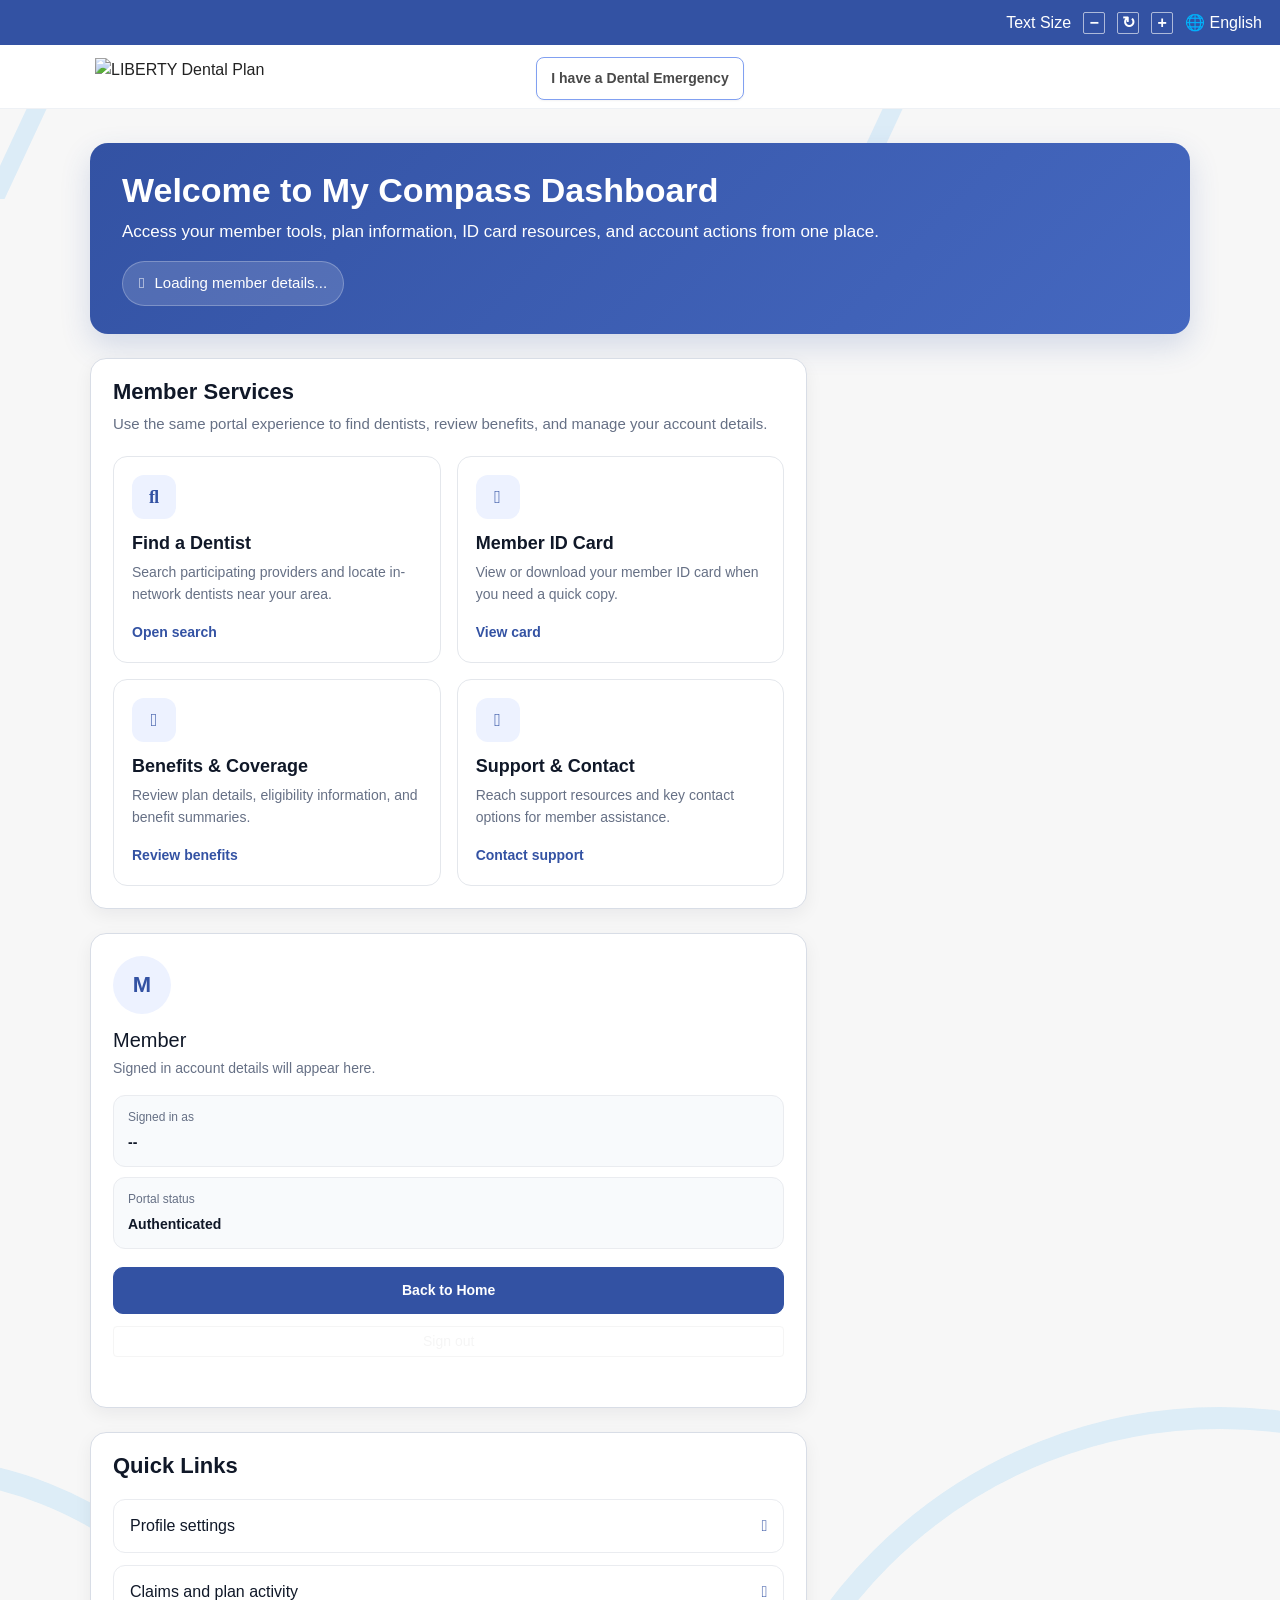
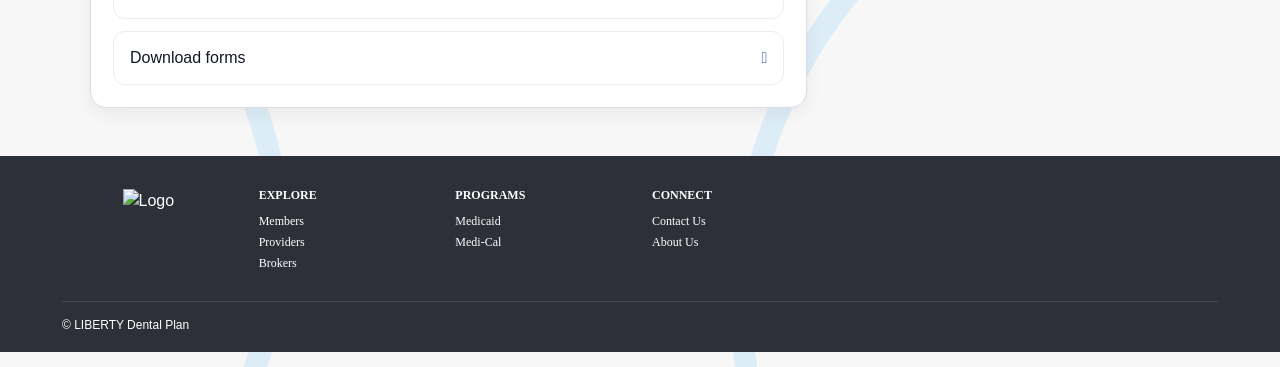
==== commit b58e024a: "Add files via upload" ====
--- a/dashboard.html
+++ b/dashboard.html
@@ -582,7 +582,7 @@
 
             <div class="btn-row">
               <button class="btn-primary-custom" type="button" onclick="window.location.href='./'">Back to Home</button>
-              <button class="btn-outline-custom" type="button" id="logoutBtn">Logout</button>
+              <button id="signOutBtn" class="btn btn-outline-light btn-sm">Sign out</button>
             </div>
 
             <div id="status"></div>
@@ -696,7 +696,14 @@
       renderUser(null);
     }
   }
-
+ document.getElementById("signOutBtn").addEventListener("click", async () => {
+    const account = msalInstance.getActiveAccount() || msalInstance.getAllAccounts()[0] || undefined;
+
+    await msalInstance.logoutRedirect({
+      account,
+      postLogoutRedirectUri: "https://anilkishore1978.github.io/ACPL-test/"
+    });
+  });
   initDashboard();
 </script>
 
